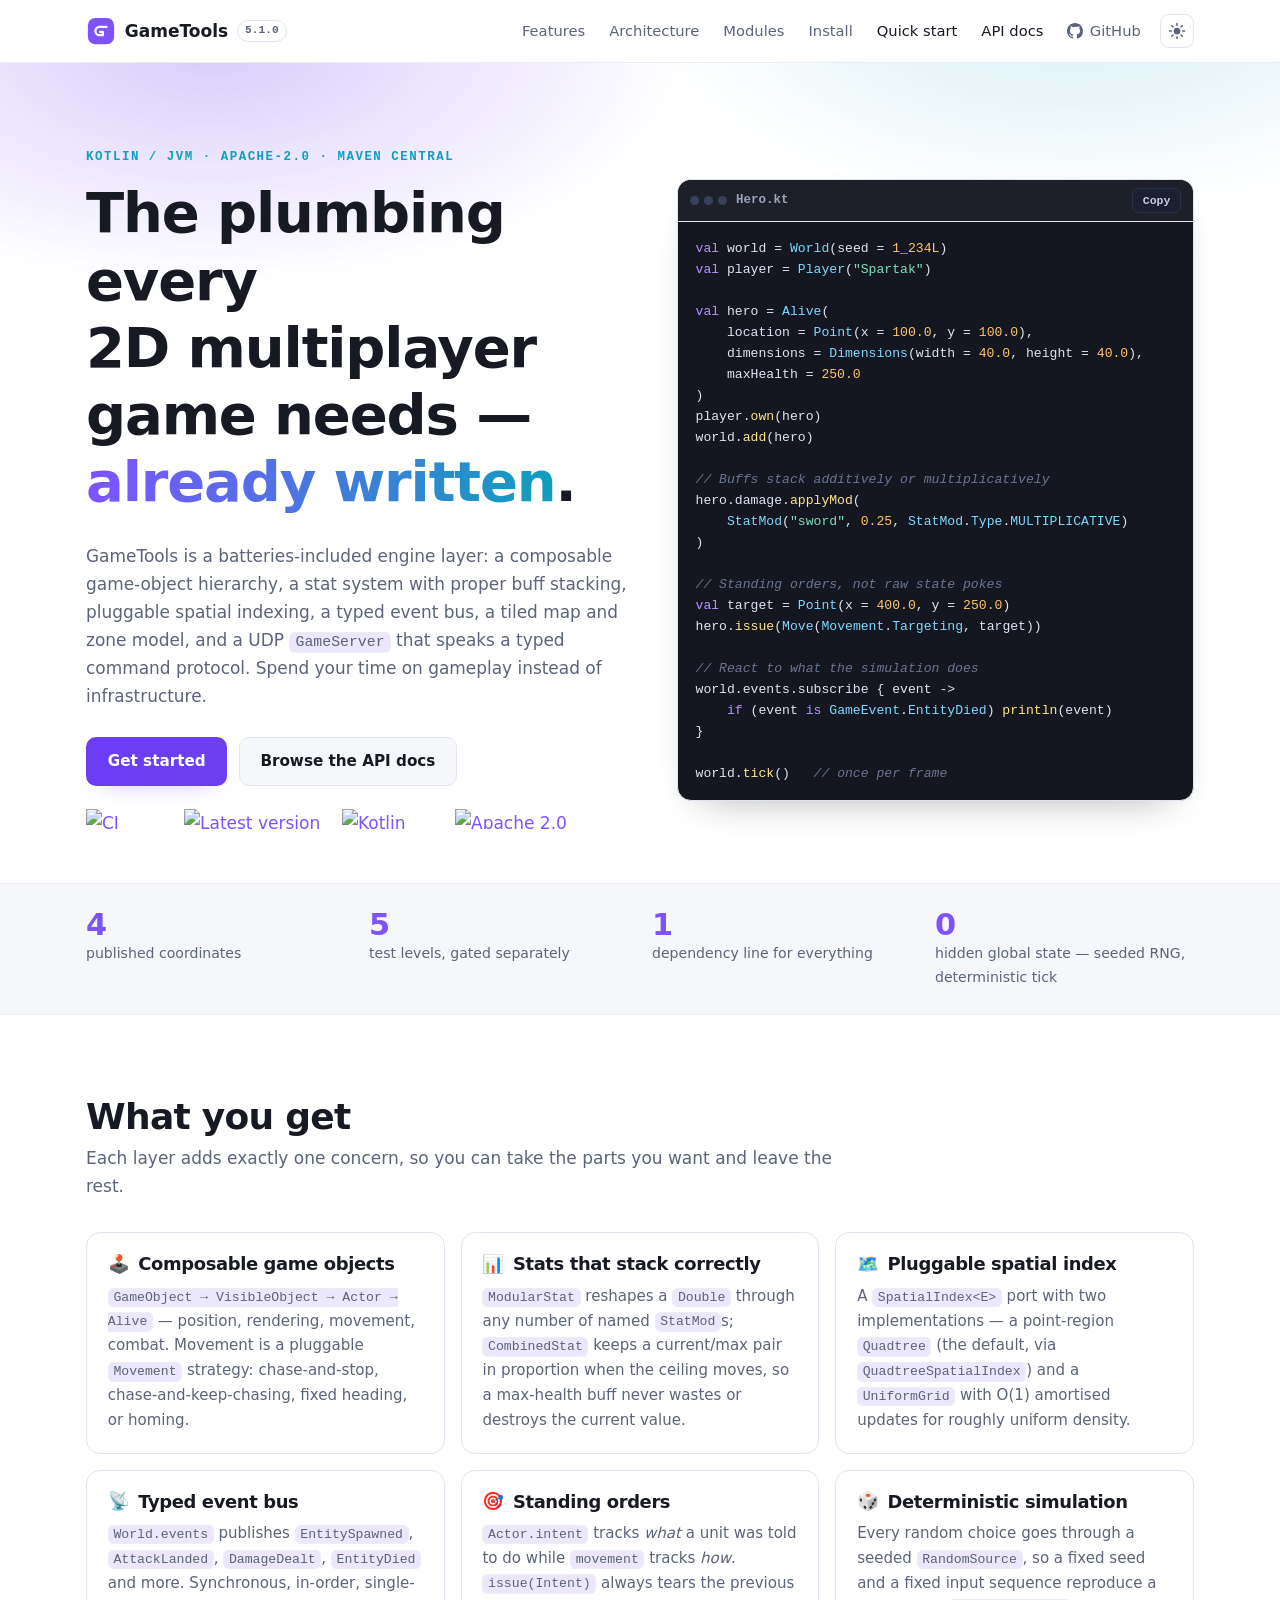
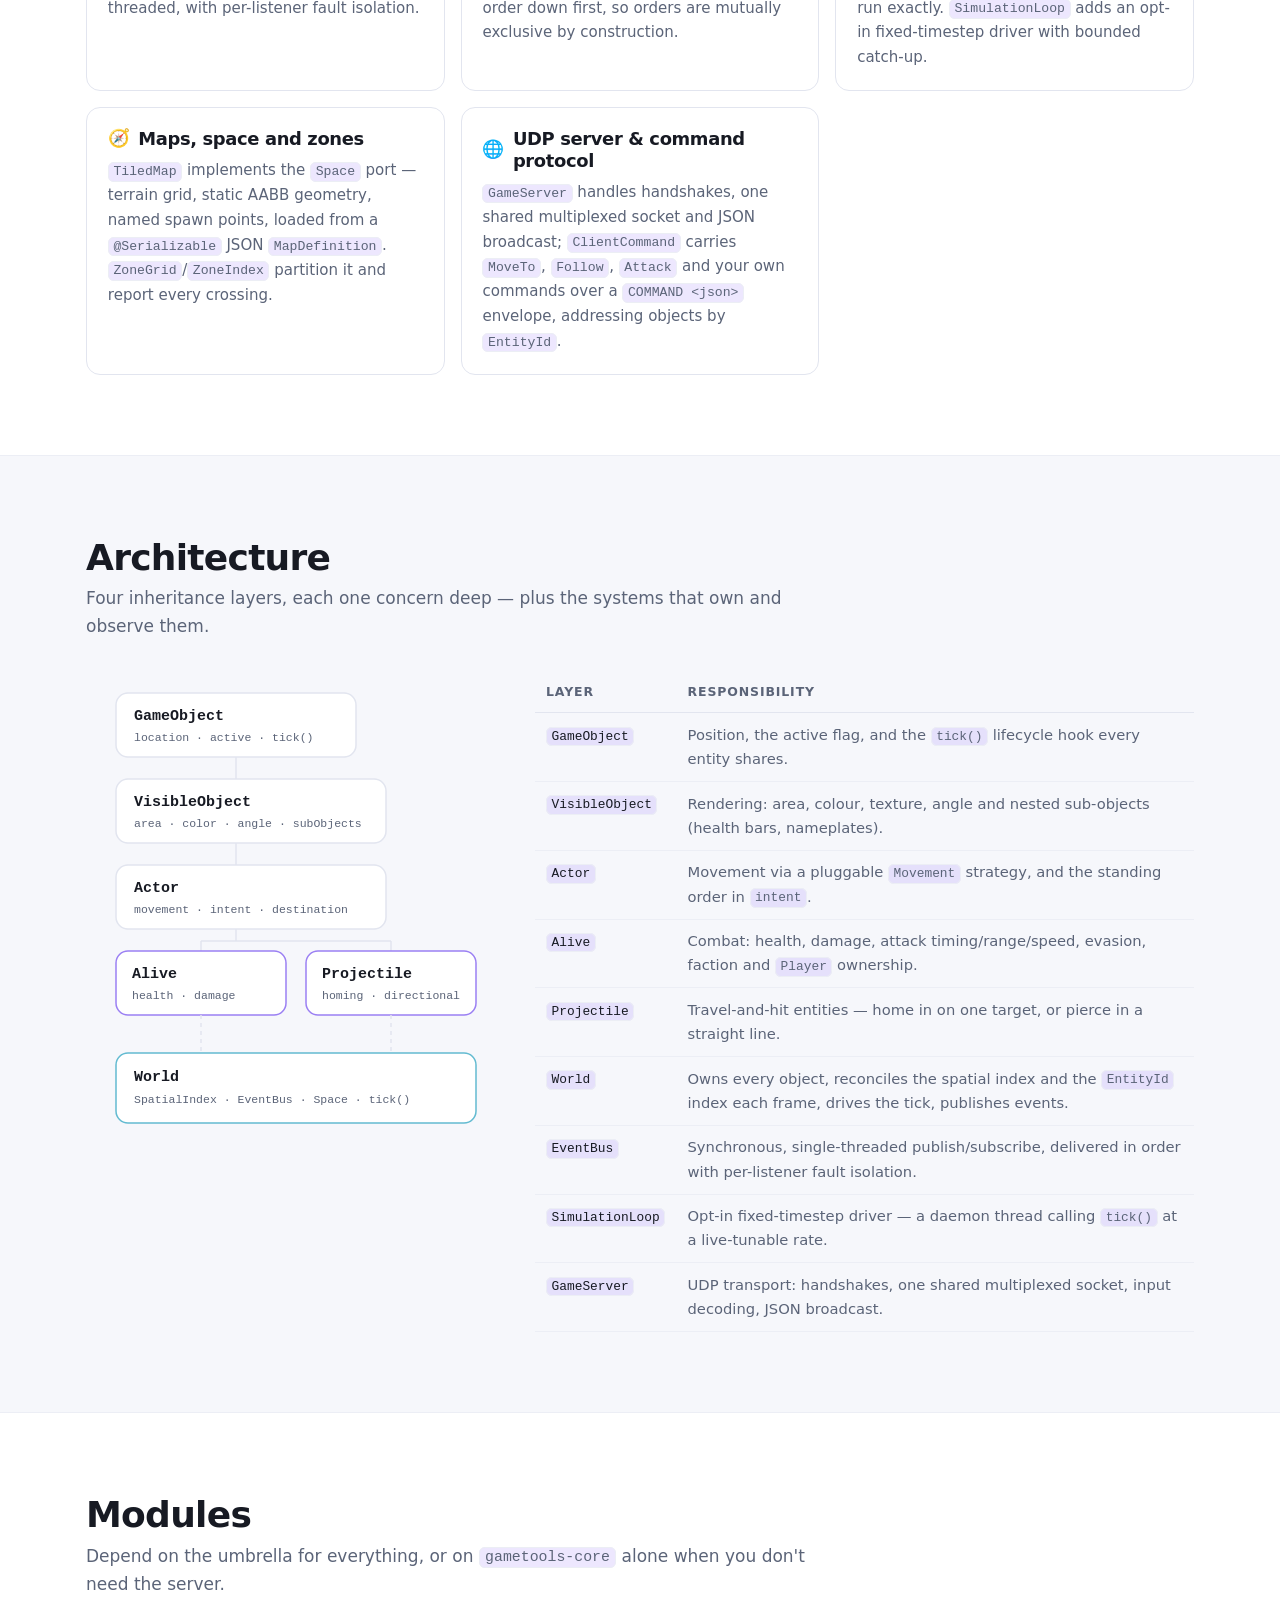
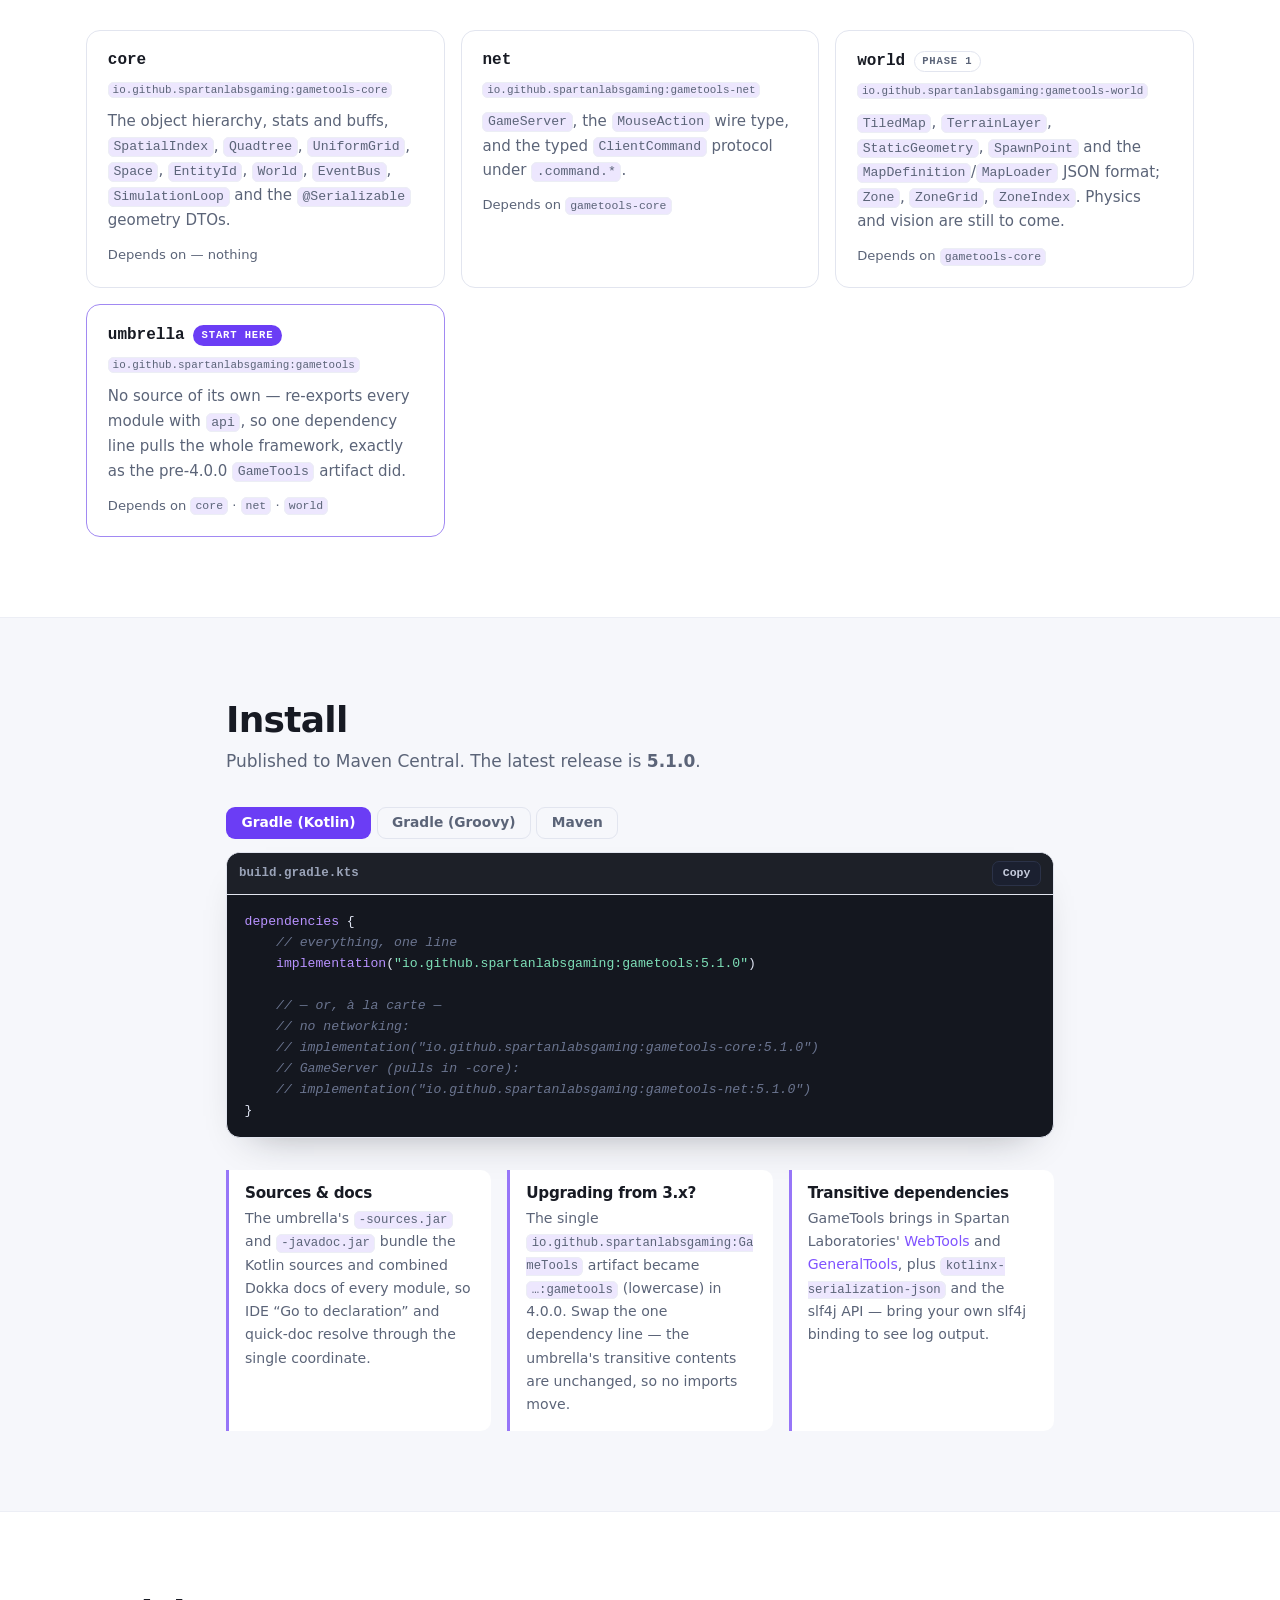
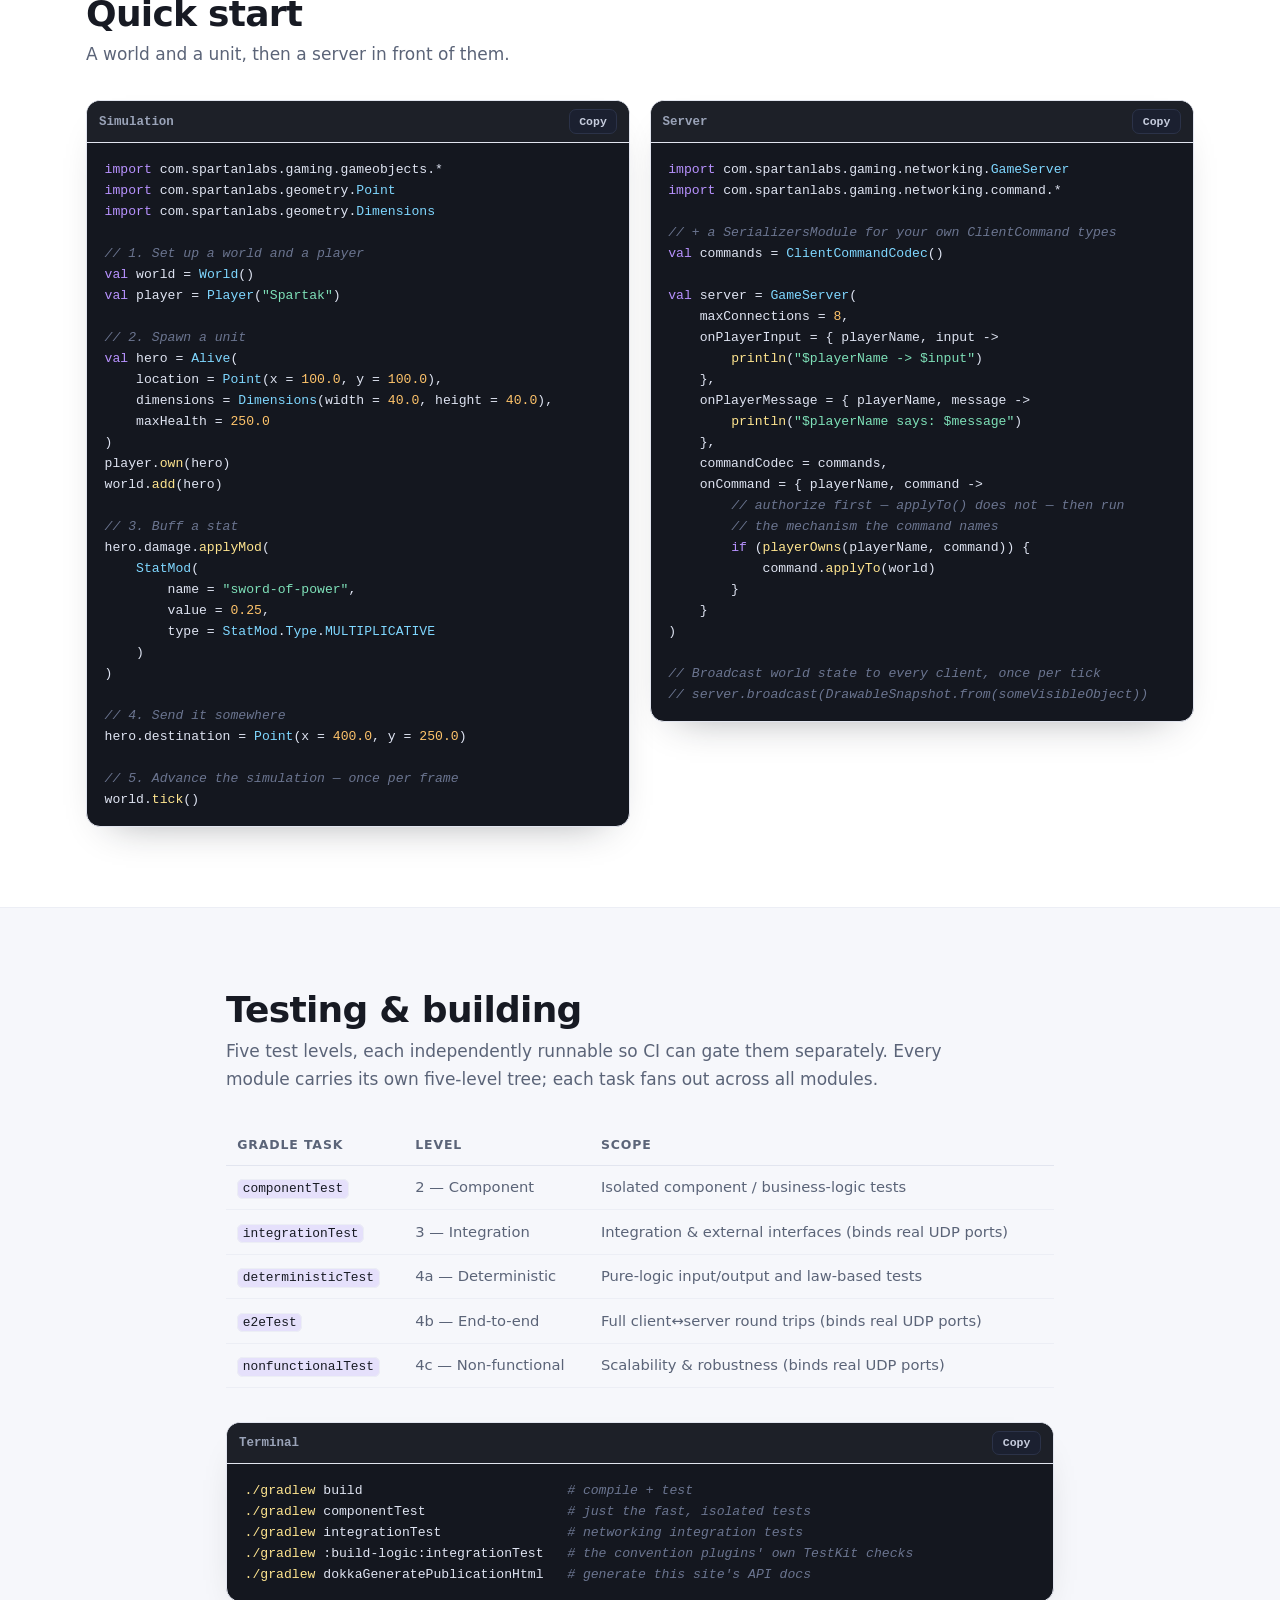
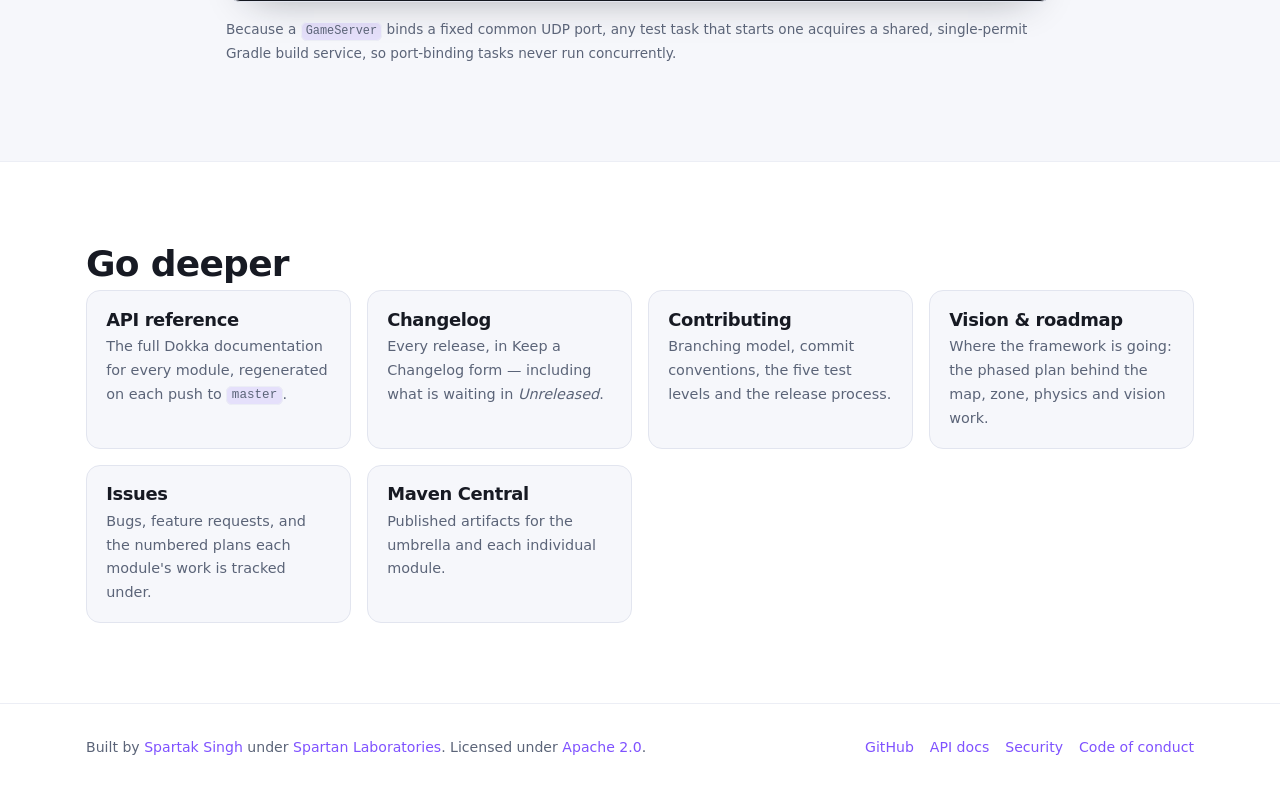
==== website/index.html @ ad729a0f "docs: add a GitHub Pages website with the Dokka API reference Adds `website/` - a static, dependency" ====
<!doctype html>
<html lang="en" data-theme="dark">
<head>
<meta charset="utf-8">
<meta name="viewport" content="width=device-width, initial-scale=1">
<title>GameTools — a Kotlin engine layer for 2D multiplayer games</title>
<meta name="description" content="GameTools is a Kotlin/JVM library with a composable game-object hierarchy, a stat system, spatial indexing, a typed event bus, a map/zone model and a UDP GameServer — published to Maven Central.">
<link rel="canonical" href="https://spartanlabsgaming.github.io/MyGameTools/">
<meta property="og:type" content="website">
<meta property="og:title" content="GameTools — a Kotlin engine layer for 2D multiplayer games">
<meta property="og:description" content="Game objects, stats, spatial indexing, maps and zones, and UDP networking, out of the box. Kotlin/JVM, Apache-2.0, on Maven Central.">
<meta property="og:url" content="https://spartanlabsgaming.github.io/MyGameTools/">
<meta name="twitter:card" content="summary">
<meta name="theme-color" content="#0b0d13">
<link rel="icon" href="assets/favicon.svg" type="image/svg+xml">
<link rel="stylesheet" href="assets/styles.css">
</head>
<body>
<a class="skip-link" href="#main">Skip to content</a>

<header class="site-header" id="top">
  <div class="wrap header-inner">
    <a class="brand" href="#top">
      <svg class="brand-mark" viewBox="0 0 32 32" aria-hidden="true" focusable="false">
        <rect x="2" y="2" width="28" height="28" rx="8" fill="url(#bg)"/>
        <path d="M22 11.5H14.5A4.5 4.5 0 0 0 10 16v0a4.5 4.5 0 0 0 4.5 4.5H18V17h-3" stroke="#fff" stroke-width="2.4" fill="none" stroke-linecap="round" stroke-linejoin="round"/>
        <defs><linearGradient id="bg" x1="2" y1="2" x2="30" y2="30">
          <stop offset="0" stop-color="#7f52ff"/><stop offset="1" stop-color="#22d3ee"/>
        </linearGradient></defs>
      </svg>
      <span>GameTools</span>
      <span class="brand-version" data-version>5.1.0</span>
    </a>

    <button class="nav-toggle" type="button" aria-expanded="false" aria-controls="site-nav" aria-label="Toggle navigation">
      <span></span><span></span><span></span>
    </button>

    <nav class="site-nav" id="site-nav" aria-label="Main">
      <a href="#features">Features</a>
      <a href="#architecture">Architecture</a>
      <a href="#modules">Modules</a>
      <a href="#install">Install</a>
      <a href="#quickstart">Quick start</a>
      <a href="api/" class="nav-api">API docs</a>
      <a class="nav-gh" href="https://github.com/SpartanLabsGaming/MyGameTools" rel="noopener">
        <svg viewBox="0 0 16 16" aria-hidden="true" focusable="false" width="16" height="16"><path fill="currentColor" d="M8 0C3.58 0 0 3.58 0 8c0 3.54 2.29 6.53 5.47 7.59.4.07.55-.17.55-.38 0-.19-.01-.82-.01-1.49-2.01.37-2.53-.49-2.69-.94-.09-.23-.48-.94-.82-1.13-.28-.15-.68-.52-.01-.53.63-.01 1.08.58 1.23.82.72 1.21 1.87.87 2.33.66.07-.52.28-.87.51-1.07-1.78-.2-3.64-.89-3.64-3.95 0-.87.31-1.59.82-2.15-.08-.2-.36-1.02.08-2.12 0 0 .67-.21 2.2.82a7.4 7.4 0 0 1 2-.27c.68 0 1.36.09 2 .27 1.53-1.04 2.2-.82 2.2-.82.44 1.1.16 1.92.08 2.12.51.56.82 1.27.82 2.15 0 3.07-1.87 3.75-3.65 3.95.29.25.54.73.54 1.48 0 1.07-.01 1.93-.01 2.2 0 .21.15.46.55.38A8.01 8.01 0 0 0 16 8c0-4.42-3.58-8-8-8Z"/></svg>
        <span>GitHub</span>
      </a>
      <button class="theme-toggle" type="button" aria-label="Switch colour theme" title="Switch colour theme">
        <svg class="icon-sun" viewBox="0 0 24 24" width="18" height="18" aria-hidden="true" focusable="false"><circle cx="12" cy="12" r="4.5" fill="currentColor"/><g stroke="currentColor" stroke-width="2" stroke-linecap="round"><path d="M12 2v2.5M12 19.5V22M2 12h2.5M19.5 12H22M4.9 4.9l1.8 1.8M17.3 17.3l1.8 1.8M19.1 4.9l-1.8 1.8M6.7 17.3l-1.8 1.8"/></g></svg>
        <svg class="icon-moon" viewBox="0 0 24 24" width="18" height="18" aria-hidden="true" focusable="false"><path fill="currentColor" d="M20 14.5A8.5 8.5 0 0 1 9.5 4a8.5 8.5 0 1 0 10.5 10.5Z"/></svg>
      </button>
    </nav>
  </div>
</header>

<main id="main">

  <section class="hero">
    <div class="wrap hero-grid">
      <div class="hero-copy">
        <p class="eyebrow">Kotlin / JVM &middot; Apache-2.0 &middot; Maven Central</p>
        <h1>The plumbing every 2D&nbsp;multiplayer game needs — <span class="grad">already written</span>.</h1>
        <p class="lede">
          GameTools is a batteries-included engine layer: a composable game-object hierarchy,
          a stat system with proper buff stacking, pluggable spatial indexing, a typed event bus,
          a tiled map and zone model, and a UDP <code>GameServer</code> that speaks a typed command
          protocol. Spend your time on gameplay instead of infrastructure.
        </p>
        <div class="hero-actions">
          <a class="btn btn-primary" href="#install">Get started</a>
          <a class="btn btn-ghost" href="api/">Browse the API docs</a>
        </div>
        <ul class="hero-badges">
          <li><a href="https://github.com/SpartanLabsGaming/MyGameTools/actions/workflows/ci.yml" rel="noopener"><img src="https://github.com/SpartanLabsGaming/MyGameTools/actions/workflows/ci.yml/badge.svg" alt="CI status" loading="lazy" width="90" height="20"></a></li>
          <li><a href="https://central.sonatype.com/artifact/io.github.spartanlabsgaming/gametools" rel="noopener"><img src="https://img.shields.io/maven-central/v/io.github.spartanlabsgaming/gametools?label=Maven%20Central&amp;color=blue" alt="Latest version on Maven Central" loading="lazy" width="150" height="20"></a></li>
          <li><a href="https://kotlinlang.org" rel="noopener"><img src="https://img.shields.io/badge/Kotlin-2.2.0-7F52FF?logo=kotlin&amp;logoColor=white" alt="Kotlin 2.2.0" loading="lazy" width="105" height="20"></a></li>
          <li><a href="https://www.apache.org/licenses/LICENSE-2.0.txt" rel="noopener"><img src="https://img.shields.io/badge/License-Apache%202.0-brightgreen.svg" alt="Apache 2.0 licence" loading="lazy" width="125" height="20"></a></li>
        </ul>
      </div>

      <div class="hero-code">
        <figure class="code-card">
          <figcaption class="code-head">
            <span class="dots" aria-hidden="true"><i></i><i></i><i></i></span>
            <span class="code-title">Hero.kt</span>
            <button class="copy" type="button" data-copy>Copy</button>
          </figcaption>
<pre><code data-lang="kotlin">val world = World(seed = 1_234L)
val player = Player("Spartak")

val hero = Alive(
    location = Point(x = 100.0, y = 100.0),
    dimensions = Dimensions(width = 40.0, height = 40.0),
    maxHealth = 250.0
)
player.own(hero)
world.add(hero)

// Buffs stack additively or multiplicatively
hero.damage.applyMod(
    StatMod("sword", 0.25, StatMod.Type.MULTIPLICATIVE)
)

// Standing orders, not raw state pokes
val target = Point(x = 400.0, y = 250.0)
hero.issue(Move(Movement.Targeting, target))

// React to what the simulation does
world.events.subscribe { event ->
    if (event is GameEvent.EntityDied) println(event)
}

world.tick()   // once per frame</code></pre>
        </figure>
      </div>
    </div>
  </section>

  <section class="strip">
    <div class="wrap strip-grid">
      <div><strong>4</strong><span>published coordinates</span></div>
      <div><strong>5</strong><span>test levels, gated separately</span></div>
      <div><strong>1</strong><span>dependency line for everything</span></div>
      <div><strong>0</strong><span>hidden global state — seeded RNG, deterministic tick</span></div>
    </div>
  </section>

  <section id="features" class="section">
    <div class="wrap">
      <h2 class="section-title">What you get</h2>
      <p class="section-lede">Each layer adds exactly one concern, so you can take the parts you want and leave the rest.</p>

      <div class="cards">
        <article class="card">
          <h3><span class="card-icon" aria-hidden="true">🕹️</span>Composable game objects</h3>
          <p><code>GameObject → VisibleObject → Actor → Alive</code> — position, rendering, movement, combat.
             Movement is a pluggable <code>Movement</code> strategy: chase-and-stop, chase-and-keep-chasing,
             fixed heading, or homing.</p>
        </article>

        <article class="card">
          <h3><span class="card-icon" aria-hidden="true">📊</span>Stats that stack correctly</h3>
          <p><code>ModularStat</code> reshapes a <code>Double</code> through any number of named
             <code>StatMod</code>s; <code>CombinedStat</code> keeps a current/max pair in proportion when
             the ceiling moves, so a max-health buff never wastes or destroys the current value.</p>
        </article>

        <article class="card">
          <h3><span class="card-icon" aria-hidden="true">🗺️</span>Pluggable spatial index</h3>
          <p>A <code>SpatialIndex&lt;E&gt;</code> port with two implementations — a point-region
             <code>Quadtree</code> (the default, via <code>QuadtreeSpatialIndex</code>) and a
             <code>UniformGrid</code> with O(1) amortised updates for roughly uniform density.</p>
        </article>

        <article class="card">
          <h3><span class="card-icon" aria-hidden="true">📡</span>Typed event bus</h3>
          <p><code>World.events</code> publishes <code>EntitySpawned</code>, <code>AttackLanded</code>,
             <code>DamageDealt</code>, <code>EntityDied</code> and more. Synchronous, in-order,
             single-threaded, with per-listener fault isolation.</p>
        </article>

        <article class="card">
          <h3><span class="card-icon" aria-hidden="true">🎯</span>Standing orders</h3>
          <p><code>Actor.intent</code> tracks <em>what</em> a unit was told to do while <code>movement</code>
             tracks <em>how</em>. <code>issue(Intent)</code> always tears the previous order down first, so
             orders are mutually exclusive by construction.</p>
        </article>

        <article class="card">
          <h3><span class="card-icon" aria-hidden="true">🎲</span>Deterministic simulation</h3>
          <p>Every random choice goes through a seeded <code>RandomSource</code>, so a fixed seed and a
             fixed input sequence reproduce a run exactly. <code>SimulationLoop</code> adds an opt-in
             fixed-timestep driver with bounded catch-up.</p>
        </article>

        <article class="card">
          <h3><span class="card-icon" aria-hidden="true">🧭</span>Maps, space and zones</h3>
          <p><code>TiledMap</code> implements the <code>Space</code> port — terrain grid, static AABB
             geometry, named spawn points, loaded from a <code>@Serializable</code> JSON
             <code>MapDefinition</code>. <code>ZoneGrid</code>/<code>ZoneIndex</code> partition it and
             report every crossing.</p>
        </article>

        <article class="card">
          <h3><span class="card-icon" aria-hidden="true">🌐</span>UDP server &amp; command protocol</h3>
          <p><code>GameServer</code> handles handshakes, one shared multiplexed socket and JSON
             broadcast; <code>ClientCommand</code> carries <code>MoveTo</code>, <code>Follow</code>,
             <code>Attack</code> and your own commands over a <code>COMMAND &lt;json&gt;</code> envelope,
             addressing objects by <code>EntityId</code>.</p>
        </article>
      </div>
    </div>
  </section>

  <section id="architecture" class="section section-alt">
    <div class="wrap">
      <h2 class="section-title">Architecture</h2>
      <p class="section-lede">Four inheritance layers, each one concern deep — plus the systems that own and observe them.</p>

      <div class="arch">
        <div class="arch-diagram">
          <svg viewBox="0 0 420 470" role="img" aria-labelledby="arch-title arch-desc">
            <title id="arch-title">The GameTools object hierarchy and the systems around it</title>
            <desc id="arch-desc">GameObject is extended by VisibleObject, which is extended by Actor, which is extended by Alive and by Projectile. A World owns every GameObject and holds a SpatialIndex, an EventBus and an optional Space; a GameServer broadcasts snapshots of visible objects.</desc>

            <g class="layer" transform="translate(30 20)">
              <rect width="240" height="64" rx="12"/>
              <text class="n" x="18" y="27">GameObject</text>
              <text class="m" x="18" y="48">location · active · tick()</text>
            </g>
            <path class="edge" d="M150 84 V106"/>

            <g class="layer" transform="translate(30 106)">
              <rect width="270" height="64" rx="12"/>
              <text class="n" x="18" y="27">VisibleObject</text>
              <text class="m" x="18" y="48">area · color · angle · subObjects</text>
            </g>
            <path class="edge" d="M150 170 V192"/>

            <g class="layer" transform="translate(30 192)">
              <rect width="270" height="64" rx="12"/>
              <text class="n" x="18" y="27">Actor</text>
              <text class="m" x="18" y="48">movement · intent · destination</text>
            </g>
            <path class="edge" d="M150 256 V268 M115 268 H305 M115 268 V278 M305 268 V278"/>

            <g class="layer accent" transform="translate(30 278)">
              <rect width="170" height="64" rx="12"/>
              <text class="n" x="16" y="27">Alive</text>
              <text class="m" x="16" y="48">health · damage</text>
            </g>
            <g class="layer accent" transform="translate(220 278)">
              <rect width="170" height="64" rx="12"/>
              <text class="n" x="16" y="27">Projectile</text>
              <text class="m" x="16" y="48">homing · directional</text>
            </g>

            <path class="edge dash" d="M115 342 V380 M305 342 V380"/>
            <g class="layer world" transform="translate(30 380)">
              <rect width="360" height="70" rx="12"/>
              <text class="n" x="18" y="28">World</text>
              <text class="m" x="18" y="50">SpatialIndex · EventBus · Space · tick()</text>
            </g>
          </svg>
        </div>

        <div class="arch-table-wrap">
          <table class="table">
            <caption class="sr-only">Responsibility of each layer</caption>
            <thead><tr><th scope="col">Layer</th><th scope="col">Responsibility</th></tr></thead>
            <tbody>
              <tr><th scope="row"><code>GameObject</code></th><td>Position, the active flag, and the <code>tick()</code> lifecycle hook every entity shares.</td></tr>
              <tr><th scope="row"><code>VisibleObject</code></th><td>Rendering: area, colour, texture, angle and nested sub-objects (health bars, nameplates).</td></tr>
              <tr><th scope="row"><code>Actor</code></th><td>Movement via a pluggable <code>Movement</code> strategy, and the standing order in <code>intent</code>.</td></tr>
              <tr><th scope="row"><code>Alive</code></th><td>Combat: health, damage, attack timing/range/speed, evasion, faction and <code>Player</code> ownership.</td></tr>
              <tr><th scope="row"><code>Projectile</code></th><td>Travel-and-hit entities — home in on one target, or pierce in a straight line.</td></tr>
              <tr><th scope="row"><code>World</code></th><td>Owns every object, reconciles the spatial index and the <code>EntityId</code> index each frame, drives the tick, publishes events.</td></tr>
              <tr><th scope="row"><code>EventBus</code></th><td>Synchronous, single-threaded publish/subscribe, delivered in order with per-listener fault isolation.</td></tr>
              <tr><th scope="row"><code>SimulationLoop</code></th><td>Opt-in fixed-timestep driver — a daemon thread calling <code>tick()</code> at a live-tunable rate.</td></tr>
              <tr><th scope="row"><code>GameServer</code></th><td>UDP transport: handshakes, one shared multiplexed socket, input decoding, JSON broadcast.</td></tr>
            </tbody>
          </table>
        </div>
      </div>
    </div>
  </section>

  <section id="modules" class="section">
    <div class="wrap">
      <h2 class="section-title">Modules</h2>
      <p class="section-lede">Depend on the umbrella for everything, or on <code>gametools-core</code> alone when you don't need the server.</p>

      <div class="cards modules">
        <article class="card module">
          <h3>core</h3>
          <p class="coord"><code>io.github.spartanlabsgaming:gametools-core</code></p>
          <p>The object hierarchy, stats and buffs, <code>SpatialIndex</code>, <code>Quadtree</code>,
             <code>UniformGrid</code>, <code>Space</code>, <code>EntityId</code>, <code>World</code>,
             <code>EventBus</code>, <code>SimulationLoop</code> and the <code>@Serializable</code>
             geometry DTOs.</p>
          <p class="deps">Depends on — nothing</p>
        </article>

        <article class="card module">
          <h3>net</h3>
          <p class="coord"><code>io.github.spartanlabsgaming:gametools-net</code></p>
          <p><code>GameServer</code>, the <code>MouseAction</code> wire type, and the typed
             <code>ClientCommand</code> protocol under <code>.command.*</code>.</p>
          <p class="deps">Depends on <code>gametools-core</code></p>
        </article>

        <article class="card module">
          <h3>world <span class="tag">Phase 1</span></h3>
          <p class="coord"><code>io.github.spartanlabsgaming:gametools-world</code></p>
          <p><code>TiledMap</code>, <code>TerrainLayer</code>, <code>StaticGeometry</code>,
             <code>SpawnPoint</code> and the <code>MapDefinition</code>/<code>MapLoader</code> JSON
             format; <code>Zone</code>, <code>ZoneGrid</code>, <code>ZoneIndex</code>. Physics and
             vision are still to come.</p>
          <p class="deps">Depends on <code>gametools-core</code></p>
        </article>

        <article class="card module umbrella">
          <h3>umbrella <span class="tag tag-brand">start here</span></h3>
          <p class="coord"><code>io.github.spartanlabsgaming:gametools</code></p>
          <p>No source of its own — re-exports every module with <code>api</code>, so one dependency
             line pulls the whole framework, exactly as the pre-4.0.0 <code>GameTools</code> artifact
             did.</p>
          <p class="deps">Depends on <code>core</code> · <code>net</code> · <code>world</code></p>
        </article>
      </div>
    </div>
  </section>

  <section id="install" class="section section-alt">
    <div class="wrap narrow">
      <h2 class="section-title">Install</h2>
      <p class="section-lede">Published to Maven Central. The latest release is <strong data-version>5.1.0</strong>.</p>

      <div class="tabs" data-tabs>
        <div class="tablist" role="tablist" aria-label="Build tool">
          <button role="tab" id="tab-kts" aria-controls="panel-kts" aria-selected="true" type="button">Gradle (Kotlin)</button>
          <button role="tab" id="tab-groovy" aria-controls="panel-groovy" aria-selected="false" tabindex="-1" type="button">Gradle (Groovy)</button>
          <button role="tab" id="tab-maven" aria-controls="panel-maven" aria-selected="false" tabindex="-1" type="button">Maven</button>
        </div>

        <div role="tabpanel" id="panel-kts" aria-labelledby="tab-kts" tabindex="0">
          <figure class="code-card">
            <figcaption class="code-head"><span class="code-title">build.gradle.kts</span><button class="copy" type="button" data-copy>Copy</button></figcaption>
<pre><code data-lang="kotlin">dependencies {
    // everything, one line
    implementation("io.github.spartanlabsgaming:gametools:5.1.0")

    // — or, à la carte —
    // no networking:
    // implementation("io.github.spartanlabsgaming:gametools-core:5.1.0")
    // GameServer (pulls in -core):
    // implementation("io.github.spartanlabsgaming:gametools-net:5.1.0")
}</code></pre>
          </figure>
        </div>

        <div role="tabpanel" id="panel-groovy" aria-labelledby="tab-groovy" tabindex="0" hidden>
          <figure class="code-card">
            <figcaption class="code-head"><span class="code-title">build.gradle</span><button class="copy" type="button" data-copy>Copy</button></figcaption>
<pre><code data-lang="kotlin">dependencies {
    implementation 'io.github.spartanlabsgaming:gametools:5.1.0'
}</code></pre>
          </figure>
        </div>

        <div role="tabpanel" id="panel-maven" aria-labelledby="tab-maven" tabindex="0" hidden>
          <figure class="code-card">
            <figcaption class="code-head"><span class="code-title">pom.xml</span><button class="copy" type="button" data-copy>Copy</button></figcaption>
<pre><code data-lang="xml">&lt;dependency&gt;
    &lt;groupId&gt;io.github.spartanlabsgaming&lt;/groupId&gt;
    &lt;artifactId&gt;gametools&lt;/artifactId&gt;
    &lt;version&gt;5.1.0&lt;/version&gt;
&lt;/dependency&gt;</code></pre>
          </figure>
        </div>
      </div>

      <div class="notes">
        <div class="note">
          <h3>Sources &amp; docs</h3>
          <p>The umbrella's <code>-sources.jar</code> and <code>-javadoc.jar</code> bundle the Kotlin
             sources and combined Dokka docs of every module, so IDE “Go to declaration” and quick-doc
             resolve through the single coordinate.</p>
        </div>
        <div class="note">
          <h3>Upgrading from 3.x?</h3>
          <p>The single <code>io.github.spartanlabsgaming:GameTools</code> artifact became
             <code>…:gametools</code> (lowercase) in 4.0.0. Swap the one dependency line — the
             umbrella's transitive contents are unchanged, so no imports move.</p>
        </div>
        <div class="note">
          <h3>Transitive dependencies</h3>
          <p>GameTools brings in Spartan Laboratories' <a href="https://github.com/SpartanLaboratories" rel="noopener">WebTools</a>
             and <a href="https://github.com/SpartanLaboratories" rel="noopener">GeneralTools</a>, plus
             <code>kotlinx-serialization-json</code> and the slf4j API — bring your own slf4j binding
             to see log output.</p>
        </div>
      </div>
    </div>
  </section>

  <section id="quickstart" class="section">
    <div class="wrap">
      <h2 class="section-title">Quick start</h2>
      <p class="section-lede">A world and a unit, then a server in front of them.</p>

      <div class="quick-grid">
        <figure class="code-card">
          <figcaption class="code-head"><span class="code-title">Simulation</span><button class="copy" type="button" data-copy>Copy</button></figcaption>
<pre><code data-lang="kotlin">import com.spartanlabs.gaming.gameobjects.*
import com.spartanlabs.geometry.Point
import com.spartanlabs.geometry.Dimensions

// 1. Set up a world and a player
val world = World()
val player = Player("Spartak")

// 2. Spawn a unit
val hero = Alive(
    location = Point(x = 100.0, y = 100.0),
    dimensions = Dimensions(width = 40.0, height = 40.0),
    maxHealth = 250.0
)
player.own(hero)
world.add(hero)

// 3. Buff a stat
hero.damage.applyMod(
    StatMod(
        name = "sword-of-power",
        value = 0.25,
        type = StatMod.Type.MULTIPLICATIVE
    )
)

// 4. Send it somewhere
hero.destination = Point(x = 400.0, y = 250.0)

// 5. Advance the simulation — once per frame
world.tick()</code></pre>
        </figure>

        <figure class="code-card">
          <figcaption class="code-head"><span class="code-title">Server</span><button class="copy" type="button" data-copy>Copy</button></figcaption>
<pre><code data-lang="kotlin">import com.spartanlabs.gaming.networking.GameServer
import com.spartanlabs.gaming.networking.command.*

// + a SerializersModule for your own ClientCommand types
val commands = ClientCommandCodec()

val server = GameServer(
    maxConnections = 8,
    onPlayerInput = { playerName, input ->
        println("$playerName -> $input")
    },
    onPlayerMessage = { playerName, message ->
        println("$playerName says: $message")
    },
    commandCodec = commands,
    onCommand = { playerName, command ->
        // authorize first — applyTo() does not — then run
        // the mechanism the command names
        if (playerOwns(playerName, command)) {
            command.applyTo(world)
        }
    }
)

// Broadcast world state to every client, once per tick
// server.broadcast(DrawableSnapshot.from(someVisibleObject))</code></pre>
        </figure>
      </div>
    </div>
  </section>

  <section id="testing" class="section section-alt">
    <div class="wrap narrow">
      <h2 class="section-title">Testing &amp; building</h2>
      <p class="section-lede">Five test levels, each independently runnable so CI can gate them separately. Every module carries its own five-level tree; each task fans out across all modules.</p>

      <div class="table-wrap">
      <table class="table">
        <thead><tr><th scope="col">Gradle task</th><th scope="col">Level</th><th scope="col">Scope</th></tr></thead>
        <tbody>
          <tr><th scope="row"><code>componentTest</code></th><td>2 — Component</td><td>Isolated component / business-logic tests</td></tr>
          <tr><th scope="row"><code>integrationTest</code></th><td>3 — Integration</td><td>Integration &amp; external interfaces (binds real UDP ports)</td></tr>
          <tr><th scope="row"><code>deterministicTest</code></th><td>4a — Deterministic</td><td>Pure-logic input/output and law-based tests</td></tr>
          <tr><th scope="row"><code>e2eTest</code></th><td>4b — End-to-end</td><td>Full client↔server round trips (binds real UDP ports)</td></tr>
          <tr><th scope="row"><code>nonfunctionalTest</code></th><td>4c — Non-functional</td><td>Scalability &amp; robustness (binds real UDP ports)</td></tr>
        </tbody>
      </table>
      </div>

      <figure class="code-card">
        <figcaption class="code-head"><span class="code-title">Terminal</span><button class="copy" type="button" data-copy>Copy</button></figcaption>
<pre><code data-lang="bash">./gradlew build                          # compile + test
./gradlew componentTest                  # just the fast, isolated tests
./gradlew integrationTest                # networking integration tests
./gradlew :build-logic:integrationTest   # the convention plugins' own TestKit checks
./gradlew dokkaGeneratePublicationHtml   # generate this site's API docs</code></pre>
      </figure>

      <p class="fineprint">Because a <code>GameServer</code> binds a fixed common UDP port, any test task that starts
         one acquires a shared, single-permit Gradle build service, so port-binding tasks never run concurrently.</p>
    </div>
  </section>

  <section id="resources" class="section">
    <div class="wrap">
      <h2 class="section-title">Go deeper</h2>
      <div class="links">
        <a class="link-card" href="api/">
          <h3>API reference</h3>
          <p>The full Dokka documentation for every module, regenerated on each push to <code>master</code>.</p>
        </a>
        <a class="link-card" href="https://github.com/SpartanLabsGaming/MyGameTools/blob/master/CHANGELOG.md" rel="noopener">
          <h3>Changelog</h3>
          <p>Every release, in Keep a Changelog form — including what is waiting in <em>Unreleased</em>.</p>
        </a>
        <a class="link-card" href="https://github.com/SpartanLabsGaming/MyGameTools/blob/master/CONTRIBUTING.md" rel="noopener">
          <h3>Contributing</h3>
          <p>Branching model, commit conventions, the five test levels and the release process.</p>
        </a>
        <a class="link-card" href="https://github.com/SpartanLabsGaming/MyGameTools/blob/master/docs/framework-vision-and-roadmap.md" rel="noopener">
          <h3>Vision &amp; roadmap</h3>
          <p>Where the framework is going: the phased plan behind the map, zone, physics and vision work.</p>
        </a>
        <a class="link-card" href="https://github.com/SpartanLabsGaming/MyGameTools/issues" rel="noopener">
          <h3>Issues</h3>
          <p>Bugs, feature requests, and the numbered plans each module's work is tracked under.</p>
        </a>
        <a class="link-card" href="https://central.sonatype.com/artifact/io.github.spartanlabsgaming/gametools" rel="noopener">
          <h3>Maven Central</h3>
          <p>Published artifacts for the umbrella and each individual module.</p>
        </a>
      </div>
    </div>
  </section>
</main>

<footer class="site-footer">
  <div class="wrap footer-inner">
    <p>
      Built by <a href="https://github.com/SpaSinghOut" rel="noopener">Spartak Singh</a> under
      <a href="https://github.com/SpartanLaboratories" rel="noopener">Spartan Laboratories</a>.
      Licensed under <a href="https://www.apache.org/licenses/LICENSE-2.0.txt" rel="noopener">Apache 2.0</a>.
    </p>
    <p class="footer-links">
      <a href="https://github.com/SpartanLabsGaming/MyGameTools" rel="noopener">GitHub</a>
      <a href="api/">API docs</a>
      <a href="https://github.com/SpartanLabsGaming/MyGameTools/blob/master/SECURITY.md" rel="noopener">Security</a>
      <a href="https://github.com/SpartanLabsGaming/MyGameTools/blob/master/CODE_OF_CONDUCT.md" rel="noopener">Code of conduct</a>
    </p>
  </div>
</footer>

<script src="assets/site.js" defer></script>
</body>
</html>
---- website/assets/styles.css ----
/* GameTools — project site
   Single stylesheet, no build step. Tokens live on :root and are redefined for the
   light theme; every colour in the sheet goes through one of them. */

/* #region tokens */
:root {
  --bg: #0b0d13;
  --bg-elev: #12151f;
  --bg-code: #0e111a;
  --border: #232a3b;
  --border-soft: #1b2130;
  --text: #e8eaf2;
  --muted: #98a1b8;
  --brand: #7f52ff;
  --brand-soft: #9b7bff;
  --accent: #22d3ee;
  --ring: rgba(127, 82, 255, .45);
  --shadow: 0 18px 40px -22px rgba(0, 0, 0, .9);

  --tok-comment: #6b7590;
  --tok-string: #7ee0b8;
  --tok-keyword: #b892ff;
  --tok-type: #7fd7ff;
  --tok-number: #ffc46b;
  --tok-func: #ffe58f;
  --tok-annotation: #ff9fd0;

  --maxw: 1140px;
  --radius: 14px;
  --font: ui-sans-serif, system-ui, -apple-system, "Segoe UI", Roboto, "Helvetica Neue", Arial, sans-serif;
  --mono: ui-monospace, SFMono-Regular, "JetBrains Mono", "SF Mono", Menlo, Consolas, monospace;
}

:root[data-theme="light"] {
  --bg: #ffffff;
  --bg-elev: #f6f7fb;
  --bg-code: #14171f;          /* code stays dark in both themes — it reads better */
  --border: #e2e5ef;
  --border-soft: #eceef5;
  --text: #171a23;
  --muted: #5b6478;
  --brand: #6b3df5;
  --brand-soft: #7f52ff;
  --accent: #0e9fbd;
  --ring: rgba(107, 61, 245, .35);
  --shadow: 0 18px 40px -26px rgba(23, 26, 35, .45);
}
/* #endregion */

/* #region base */
*, *::before, *::after { box-sizing: border-box; }

html { scroll-behavior: smooth; scroll-padding-top: 84px; }
@media (prefers-reduced-motion: reduce) { html { scroll-behavior: auto; } }

body {
  margin: 0;
  background: var(--bg);
  color: var(--text);
  font-family: var(--font);
  font-size: 17px;
  line-height: 1.65;
  -webkit-font-smoothing: antialiased;
}

h1, h2, h3 { line-height: 1.2; letter-spacing: -.02em; margin: 0 0 .5em; }
h1 { font-size: clamp(2.1rem, 1.3rem + 3.4vw, 3.5rem); }
h2 { font-size: clamp(1.6rem, 1.2rem + 1.6vw, 2.25rem); }
h3 { font-size: 1.12rem; }
p { margin: 0 0 1rem; }

a { color: var(--brand-soft); text-decoration: none; }
a:hover { text-decoration: underline; }

code { font-family: var(--mono); font-size: .875em; }
:not(pre) > code {
  background: color-mix(in srgb, var(--brand) 12%, transparent);
  border: 1px solid var(--border-soft);
  border-radius: 6px;
  padding: .1em .35em;
  /* Identifiers are long; let them wrap rather than push the page sideways on a phone. */
  overflow-wrap: break-word;
}

img { max-width: 100%; height: auto; }

:focus-visible { outline: 2px solid var(--brand-soft); outline-offset: 3px; border-radius: 6px; }

.wrap { width: 100%; max-width: var(--maxw); margin-inline: auto; padding-inline: 16px; }
.wrap.narrow { max-width: 860px; }

.sr-only {
  position: absolute; width: 1px; height: 1px; padding: 0; margin: -1px;
  overflow: hidden; clip: rect(0 0 0 0); white-space: nowrap; border: 0;
}

.skip-link {
  position: absolute; left: -9999px; top: 0; z-index: 100;
  background: var(--brand); color: #fff; padding: .6rem 1rem; border-radius: 0 0 8px 0;
}
.skip-link:focus { left: 0; }
/* #endregion */

/* #region header + nav */
.site-header {
  position: sticky; top: 0; z-index: 50;
  background: color-mix(in srgb, var(--bg) 88%, transparent);
  backdrop-filter: blur(10px);
  border-bottom: 1px solid var(--border-soft);
}
.header-inner { display: flex; align-items: center; gap: 1rem; min-height: 62px; }

.brand { display: flex; align-items: center; gap: .55rem; color: var(--text); font-weight: 700; }
.brand:hover { text-decoration: none; }
.brand-mark { width: 30px; height: 30px; flex: none; }
.brand-version {
  font: 600 .7rem/1 var(--mono);
  color: var(--muted);
  border: 1px solid var(--border);
  border-radius: 999px;
  padding: .28rem .45rem;
}

.site-nav { margin-left: auto; display: flex; align-items: center; gap: .3rem; }
.site-nav a {
  color: var(--muted); font-size: .92rem; font-weight: 500;
  padding: .45rem .6rem; border-radius: 8px;
}
.site-nav a:hover { color: var(--text); background: var(--bg-elev); text-decoration: none; }
.site-nav a.active { color: var(--text); }
.site-nav .nav-api { color: var(--text); }
.nav-gh { display: inline-flex; align-items: center; gap: .4rem; }

.theme-toggle {
  display: inline-grid; place-items: center;
  width: 34px; height: 34px; margin-left: .3rem;
  background: transparent; color: var(--muted);
  border: 1px solid var(--border); border-radius: 9px; cursor: pointer;
}
.theme-toggle:hover { color: var(--text); background: var(--bg-elev); }
.theme-toggle .icon-sun { display: none; }
:root[data-theme="light"] .theme-toggle .icon-sun { display: block; }
:root[data-theme="light"] .theme-toggle .icon-moon { display: none; }

.nav-toggle {
  display: none; margin-left: auto;
  width: 40px; height: 36px; padding: 8px 9px;
  background: transparent; border: 1px solid var(--border); border-radius: 9px; cursor: pointer;
}
.nav-toggle span { display: block; height: 2px; background: var(--text); border-radius: 2px; }
.nav-toggle span + span { margin-top: 5px; }

@media (max-width: 860px) {
  .nav-toggle { display: block; }
  .site-nav {
    position: absolute; left: 0; right: 0; top: 100%;
    flex-direction: column; align-items: stretch; gap: .1rem;
    background: var(--bg); border-bottom: 1px solid var(--border);
    padding: .6rem 16px 1rem; margin: 0;
    display: none;
  }
  .site-nav.open { display: flex; }
  .site-nav a { padding: .6rem .4rem; }
  .theme-toggle { margin: .4rem 0 0; }
}
/* #endregion */

/* #region hero */
.hero { position: relative; padding: clamp(2.5rem, 1rem + 6vw, 5.5rem) 0 clamp(2rem, 1rem + 3vw, 3.5rem); overflow: hidden; }
.hero::before {
  content: ""; position: absolute; inset: -30% -10% auto -10%; height: 70%;
  background:
    radial-gradient(45% 60% at 22% 40%, color-mix(in srgb, var(--brand) 26%, transparent), transparent 70%),
    radial-gradient(40% 55% at 78% 30%, color-mix(in srgb, var(--accent) 18%, transparent), transparent 70%);
  filter: blur(10px); pointer-events: none;
}
.hero-grid {
  position: relative;
  display: grid; gap: clamp(1.5rem, 1rem + 3vw, 3rem);
  grid-template-columns: minmax(0, 1.05fr) minmax(0, 1fr);
  align-items: center;
}
@media (max-width: 960px) { .hero-grid { grid-template-columns: minmax(0, 1fr); } }

.eyebrow {
  font: 600 .78rem/1 var(--mono); letter-spacing: .12em; text-transform: uppercase;
  color: var(--accent); margin-bottom: 1rem;
}
.grad {
  background: linear-gradient(100deg, var(--brand-soft), var(--accent));
  -webkit-background-clip: text; background-clip: text; color: transparent;
}
.lede { color: var(--muted); font-size: 1.06rem; max-width: 56ch; }

.hero-actions { display: flex; flex-wrap: wrap; gap: .7rem; margin: 1.6rem 0 1.4rem; }
.btn {
  display: inline-flex; align-items: center; justify-content: center;
  padding: .7rem 1.3rem; border-radius: 10px; font-weight: 600; font-size: .95rem;
  border: 1px solid transparent; cursor: pointer;
}
.btn:hover { text-decoration: none; }
.btn-primary { background: linear-gradient(100deg, var(--brand), #6c3ff0); color: #fff; box-shadow: 0 10px 24px -14px var(--ring); }
.btn-primary:hover { filter: brightness(1.08); }
.btn-ghost { border-color: var(--border); color: var(--text); background: var(--bg-elev); }
.btn-ghost:hover { border-color: var(--brand-soft); }

.hero-badges { display: flex; flex-wrap: wrap; gap: .5rem; list-style: none; margin: 0; padding: 0; }
.hero-badges img { display: block; height: 20px; width: auto; }
/* #endregion */

/* #region code cards */
.code-card {
  margin: 0;
  background: var(--bg-code);
  border: 1px solid var(--border);
  border-radius: var(--radius);
  box-shadow: var(--shadow);
  overflow: hidden;
}
.code-head {
  display: flex; align-items: center; gap: .6rem;
  padding: .5rem .75rem;
  background: color-mix(in srgb, #ffffff 4%, var(--bg-code));
  border-bottom: 1px solid var(--border);
  font: 600 .78rem/1 var(--mono); color: #9aa3b8;
}
.dots { display: inline-flex; gap: .3rem; }
.dots i { width: 9px; height: 9px; border-radius: 50%; background: #39405a; }
.code-title { color: #9aa3b8; }
.copy {
  margin-left: auto;
  font: 600 .72rem/1 var(--mono);
  color: #c6ccdd; background: #1b2030; border: 1px solid #2b3248;
  border-radius: 7px; padding: .35rem .6rem; cursor: pointer;
}
.copy:hover { background: #232a3d; color: #fff; }
.copy.done { color: #7ee0b8; border-color: #2f5c4a; }

.code-card pre {
  margin: 0; padding: 1rem 1.1rem;
  overflow-x: auto;
  font-family: var(--mono); font-size: .82rem; line-height: 1.6;
  color: #dfe4f2;
  tab-size: 4;
}
.code-card pre code { font-size: inherit; }

.tok-comment { color: var(--tok-comment); font-style: italic; }
.tok-string { color: var(--tok-string); }
.tok-keyword { color: var(--tok-keyword); }
.tok-type { color: var(--tok-type); }
.tok-number { color: var(--tok-number); }
.tok-func { color: var(--tok-func); }
.tok-annotation { color: var(--tok-annotation); }
.tok-tag { color: var(--tok-keyword); }
.tok-attr { color: var(--tok-type); }
/* #endregion */

/* #region strip */
.strip { border-block: 1px solid var(--border-soft); background: var(--bg-elev); }
.strip-grid {
  display: grid; gap: 1rem 1.5rem;
  grid-template-columns: repeat(auto-fit, minmax(180px, 1fr));
  padding-block: 1.6rem;
}
.strip-grid div { display: flex; flex-direction: column; gap: .15rem; }
.strip-grid strong { font-size: 1.9rem; line-height: 1; color: var(--brand-soft); font-variant-numeric: tabular-nums; }
.strip-grid span { color: var(--muted); font-size: .88rem; }
/* #endregion */

/* #region sections */
.section { padding: clamp(2.8rem, 2rem + 4vw, 5rem) 0; }
.section-alt { background: var(--bg-elev); border-block: 1px solid var(--border-soft); }
.section-title { margin-bottom: .35rem; }
.section-lede { color: var(--muted); max-width: 70ch; margin-bottom: 2rem; }

.cards { display: grid; gap: 1rem; grid-template-columns: repeat(auto-fit, minmax(290px, 1fr)); }
.card {
  background: var(--bg);
  border: 1px solid var(--border);
  border-radius: var(--radius);
  padding: 1.25rem 1.3rem;
}
.section-alt .card { background: var(--bg); }
.card h3 { display: flex; align-items: center; gap: .55rem; }
.card p { color: var(--muted); font-size: .94rem; margin: 0; }
.card-icon { font-size: 1.1rem; }

.card.module h3 { font-family: var(--mono); font-size: 1rem; letter-spacing: 0; }
.card.module .coord { font-size: .78rem; margin-bottom: .6rem; word-break: break-all; }
.card.module .coord code { white-space: normal; }
.card.module .deps { margin-top: .7rem; font-size: .82rem; color: var(--muted); }
.card.umbrella { border-color: color-mix(in srgb, var(--brand) 55%, var(--border)); }
.tag {
  font: 600 .66rem/1 var(--mono); text-transform: uppercase; letter-spacing: .08em;
  color: var(--muted); border: 1px solid var(--border); border-radius: 999px; padding: .25rem .45rem;
}
.tag-brand { color: #fff; background: var(--brand); border-color: transparent; }
/* #endregion */

/* #region architecture */
.arch { display: grid; gap: 1.8rem; grid-template-columns: minmax(0, 420px) minmax(0, 1fr); align-items: start; }
@media (max-width: 900px) { .arch { grid-template-columns: minmax(0, 1fr); } }

.arch-diagram svg { width: 100%; height: auto; }
.arch-diagram .layer rect { fill: var(--bg); stroke: var(--border); stroke-width: 1.5; }
.arch-diagram .layer.accent rect { stroke: color-mix(in srgb, var(--brand) 60%, var(--border)); }
.arch-diagram .layer.world rect { stroke: color-mix(in srgb, var(--accent) 60%, var(--border)); }
.arch-diagram .n { fill: var(--text); font: 700 15px var(--mono); }
.arch-diagram .m { fill: var(--muted); font: 400 11.5px var(--mono); }
.arch-diagram .edge { stroke: var(--border); stroke-width: 1.5; fill: none; }
.arch-diagram .edge.dash { stroke-dasharray: 4 4; }

/* Tables carry nowrap headers, so each one gets its own scroll container. */
.arch-table-wrap, .table-wrap { overflow-x: auto; }

.table { width: 100%; border-collapse: collapse; font-size: .92rem; }
.table th, .table td { text-align: left; padding: .6rem .7rem; border-bottom: 1px solid var(--border-soft); vertical-align: top; }
.table thead th { color: var(--muted); font-size: .78rem; text-transform: uppercase; letter-spacing: .07em; border-bottom-color: var(--border); }
.table tbody th { font-weight: 500; white-space: nowrap; }
.table td { color: var(--muted); }
/* #endregion */

/* #region tabs */
.tabs { margin-bottom: 2rem; }
.tablist { display: flex; flex-wrap: wrap; gap: .35rem; margin-bottom: .8rem; }
.tablist button {
  font: 600 .86rem/1 var(--font);
  color: var(--muted); background: transparent;
  border: 1px solid var(--border); border-radius: 9px;
  padding: .5rem .9rem; cursor: pointer;
}
.tablist button:hover { color: var(--text); }
.tablist button[aria-selected="true"] {
  color: #fff; background: var(--brand); border-color: transparent;
}

.notes { display: grid; gap: 1rem; grid-template-columns: repeat(auto-fit, minmax(240px, 1fr)); }
.note {
  border-left: 3px solid color-mix(in srgb, var(--brand) 70%, transparent);
  background: var(--bg); border-radius: 0 10px 10px 0;
  padding: .9rem 1rem;
}
.note h3 { font-size: .95rem; margin-bottom: .3rem; }
.note p { color: var(--muted); font-size: .88rem; margin: 0; }
/* #endregion */

/* #region quick start + resources */
.quick-grid { display: grid; gap: 1.2rem; grid-template-columns: repeat(auto-fit, minmax(330px, 1fr)); align-items: start; }

.fineprint { color: var(--muted); font-size: .85rem; margin-top: 1rem; }
#testing .code-card { margin-top: 1.6rem; }
#testing .table { margin-bottom: .5rem; }

.links { display: grid; gap: 1rem; grid-template-columns: repeat(auto-fit, minmax(260px, 1fr)); }
.link-card {
  display: block; color: var(--text);
  background: var(--bg-elev); border: 1px solid var(--border);
  border-radius: var(--radius); padding: 1.1rem 1.2rem;
}
.link-card:hover { border-color: var(--brand-soft); text-decoration: none; }
.link-card h3 { margin-bottom: .3rem; }
.link-card p { color: var(--muted); font-size: .9rem; margin: 0; }
/* #endregion */

/* #region footer */
.site-footer { border-top: 1px solid var(--border-soft); padding: 2rem 0; background: var(--bg); }
.footer-inner { display: flex; flex-wrap: wrap; gap: .6rem 1.5rem; justify-content: space-between; align-items: center; }
.site-footer p { margin: 0; color: var(--muted); font-size: .88rem; }
.footer-links { display: flex; flex-wrap: wrap; gap: 1rem; }
/* #endregion */
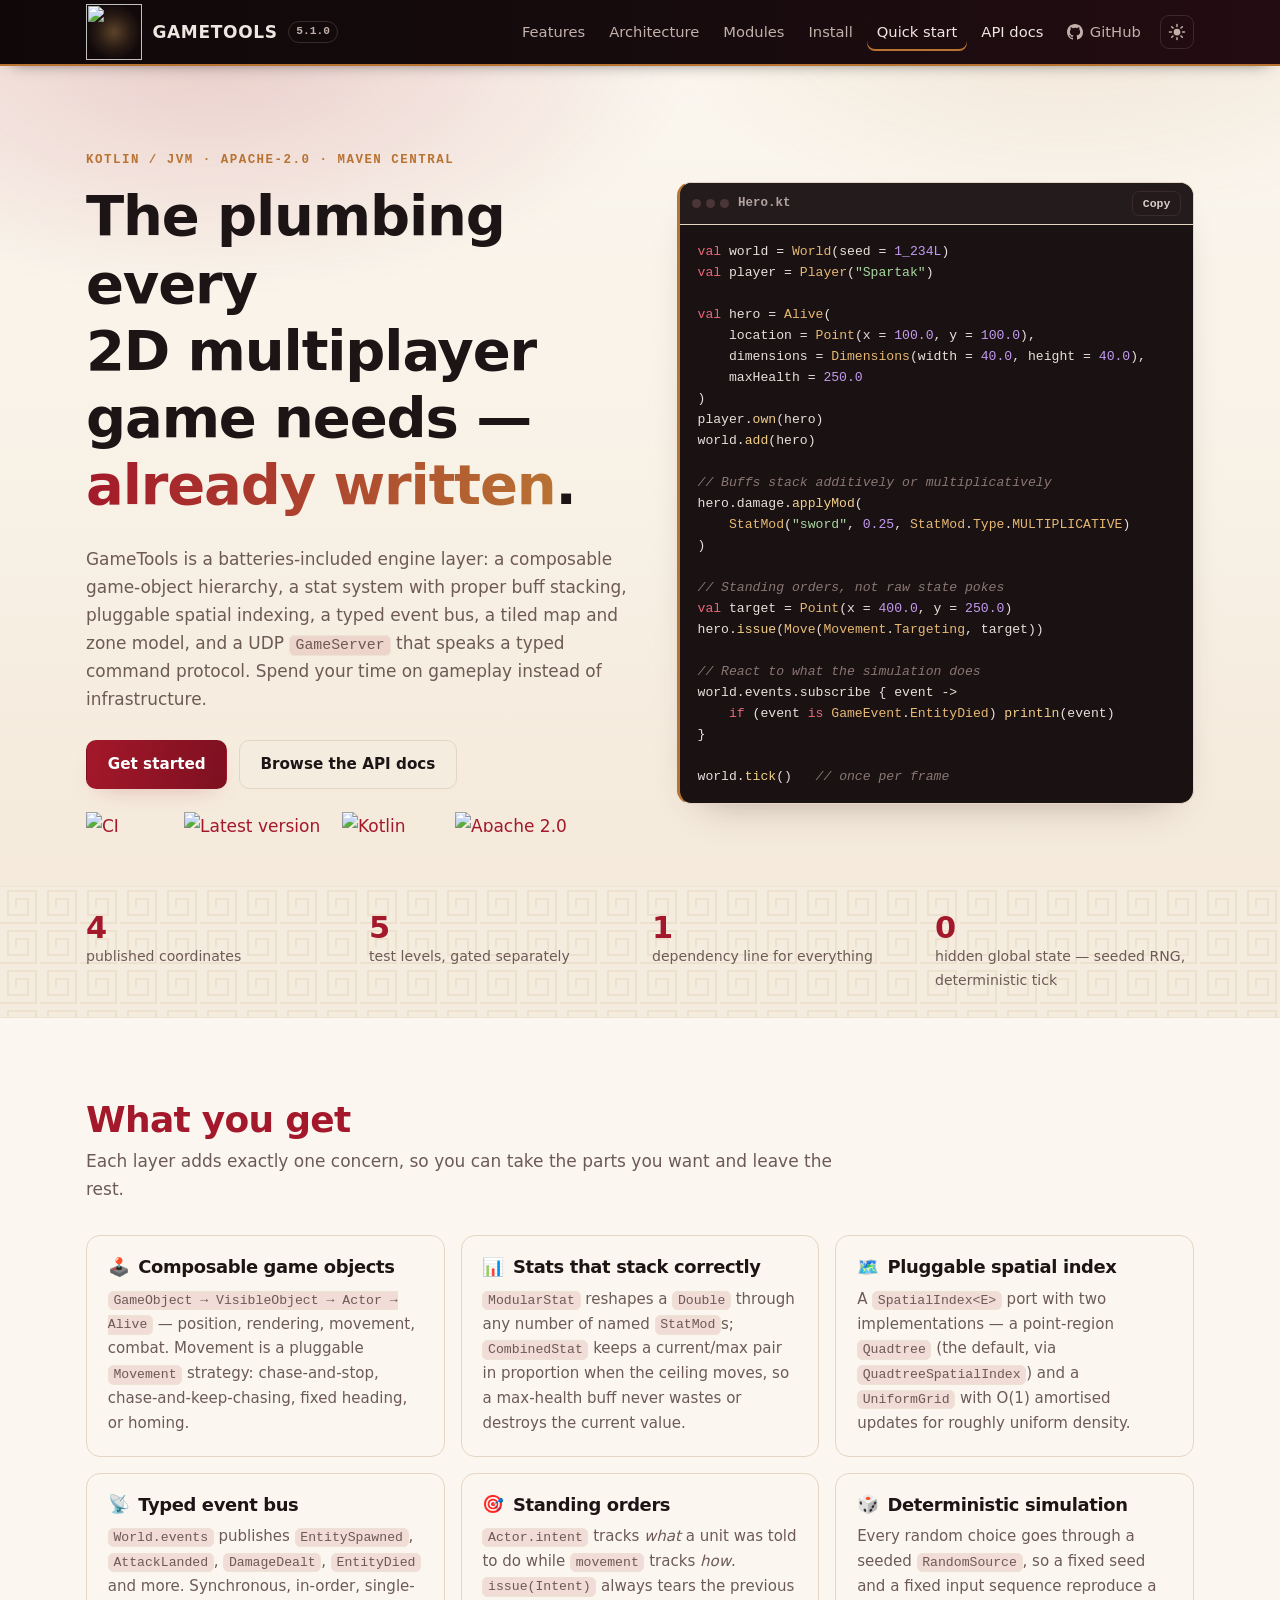
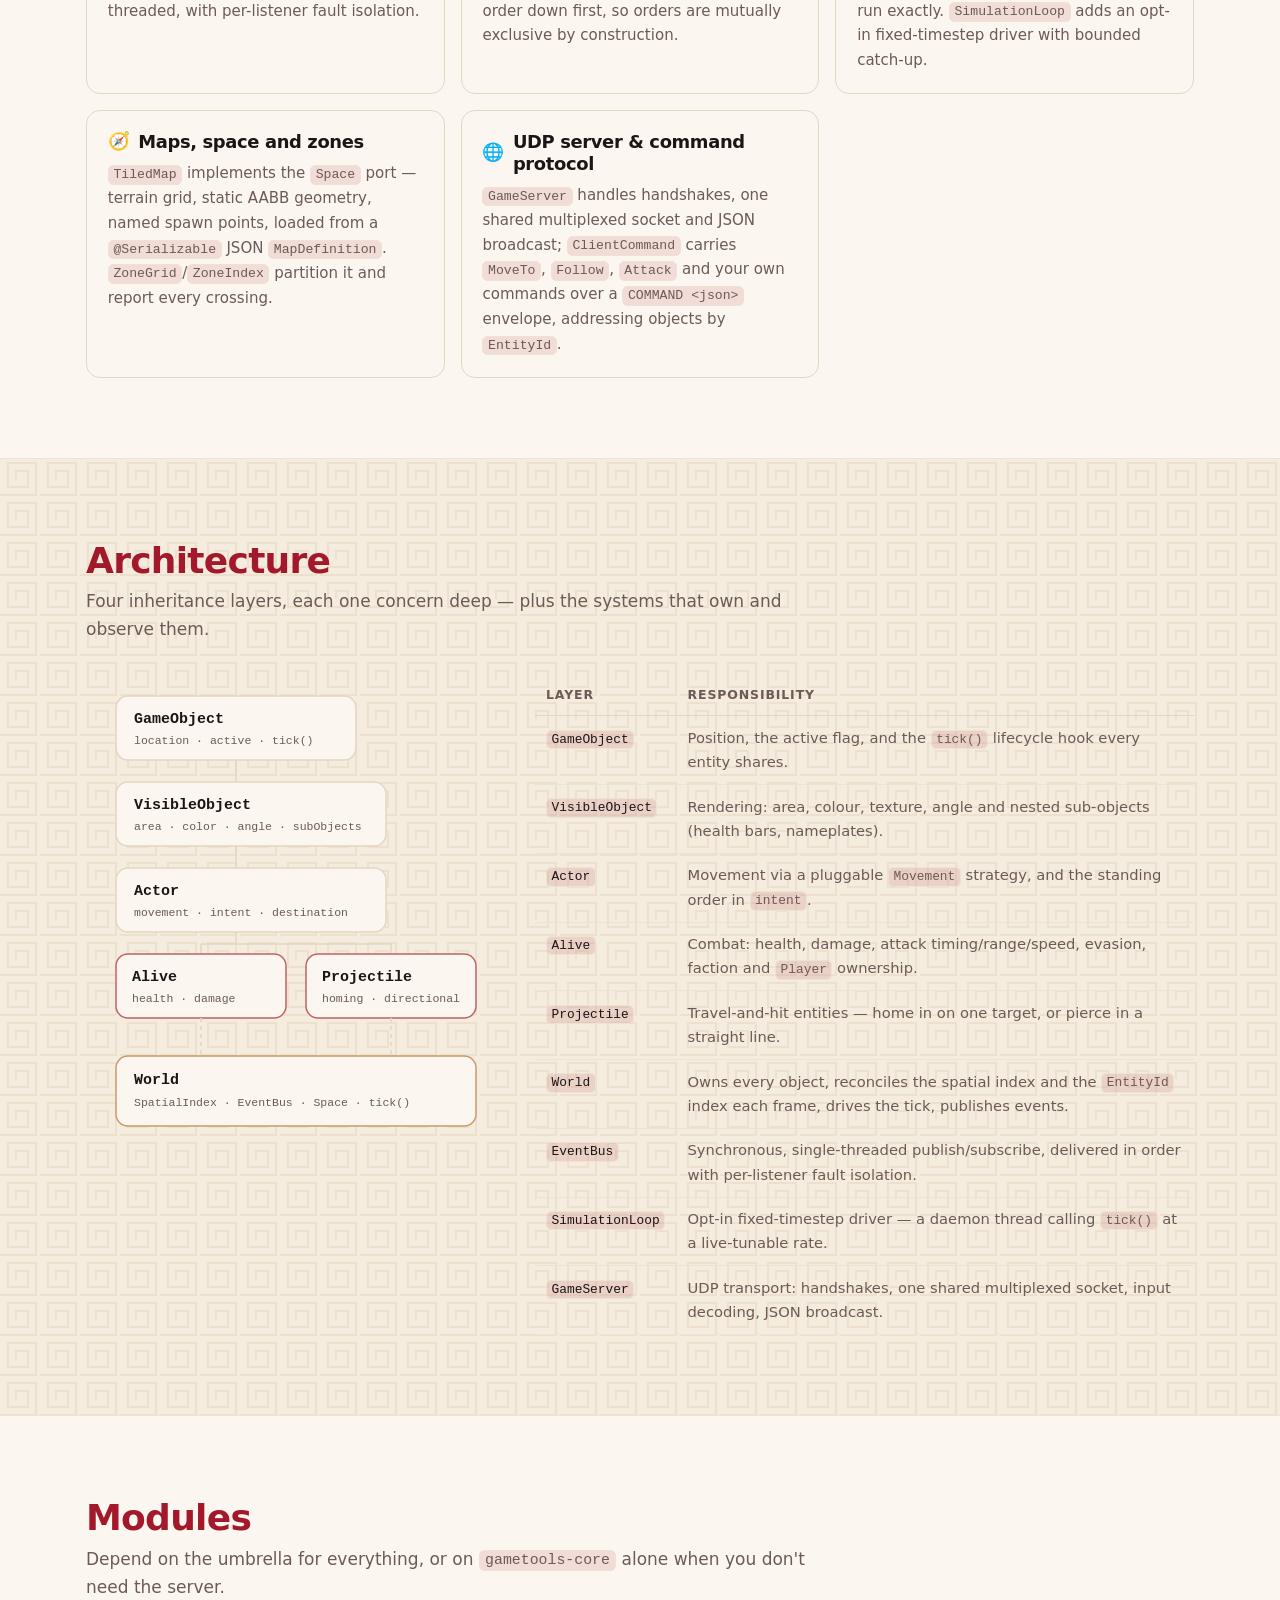
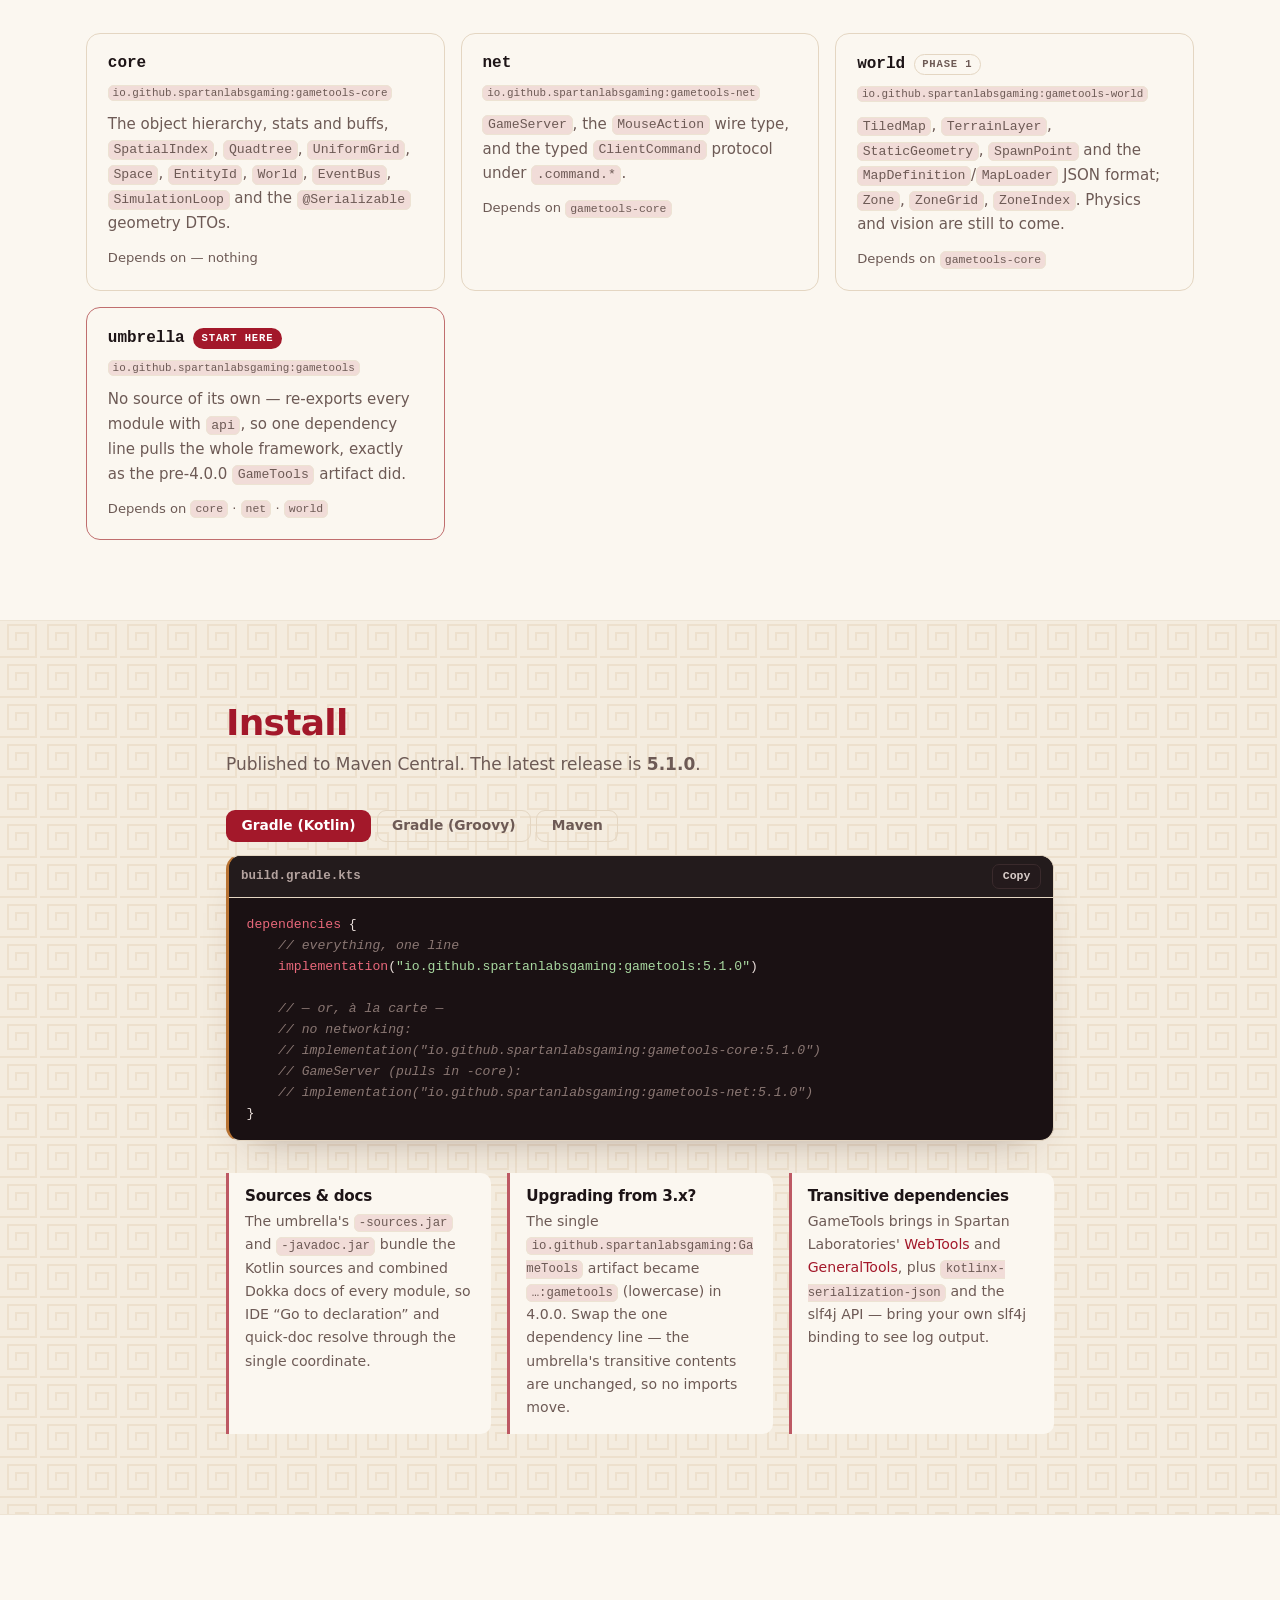
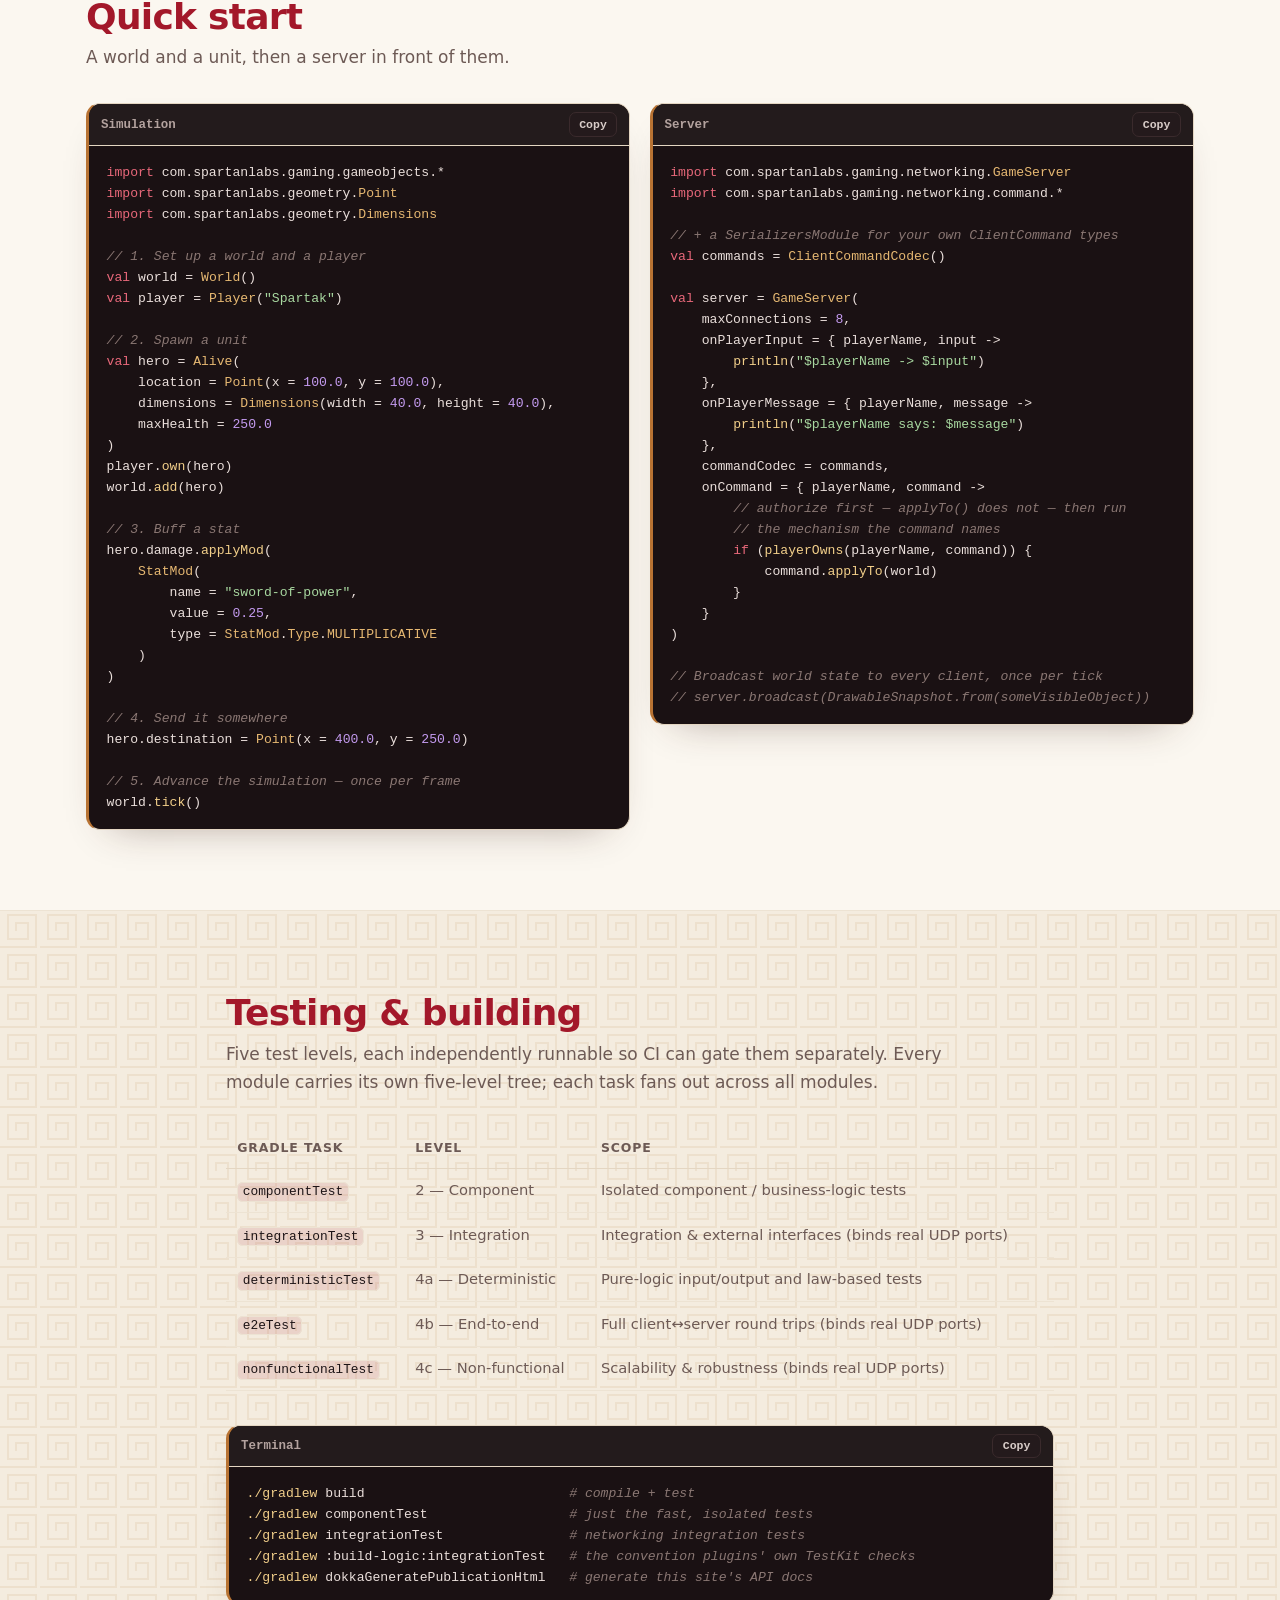
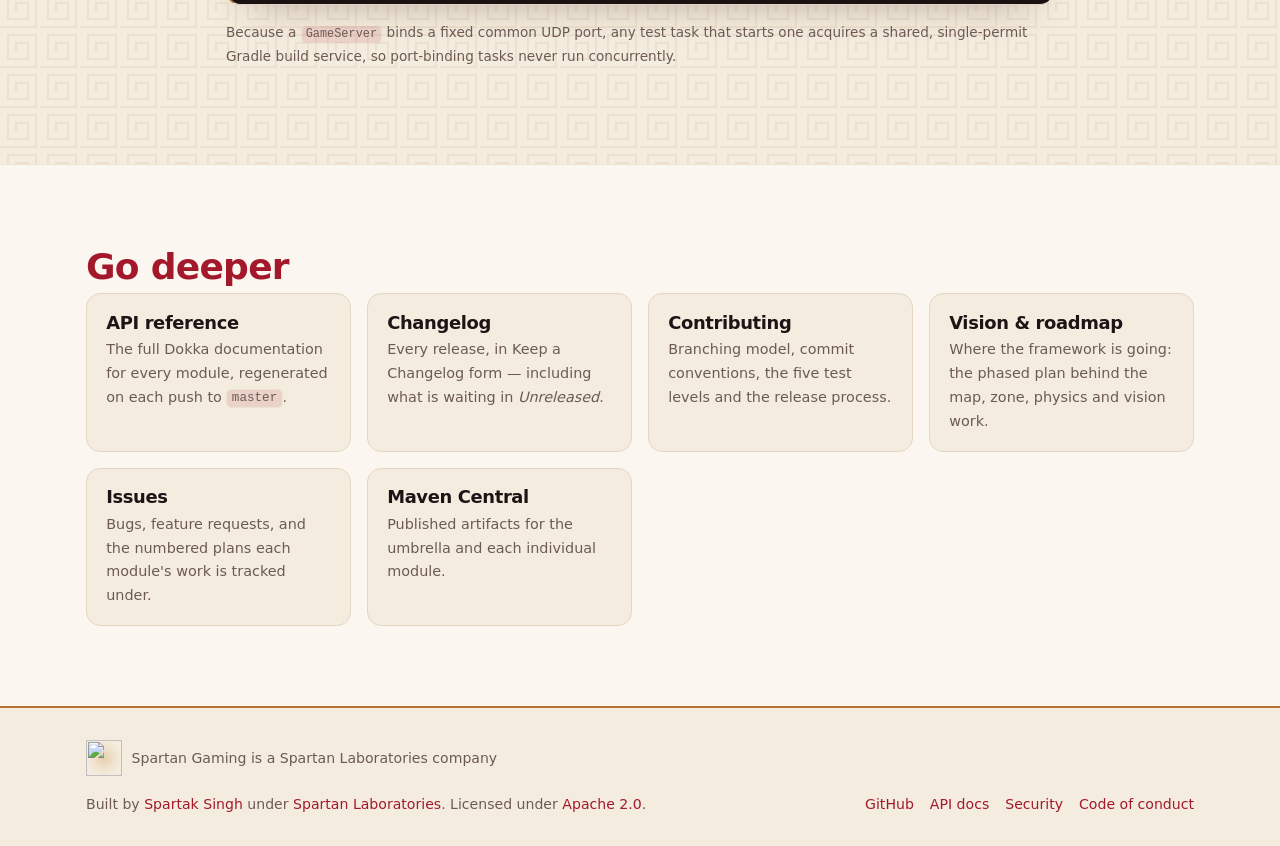
==== commit 8981222b: "docs(brand): share the Spartan Gaming brand across docs, site and README Give the API reference, the" ====
--- a/website/index.html
+++ b/website/index.html
@@ -11,7 +11,7 @@
 <meta property="og:description" content="Game objects, stats, spatial indexing, maps and zones, and UDP networking, out of the box. Kotlin/JVM, Apache-2.0, on Maven Central.">
 <meta property="og:url" content="https://spartanlabsgaming.github.io/MyGameTools/">
 <meta name="twitter:card" content="summary">
-<meta name="theme-color" content="#0b0d13">
+<meta name="theme-color" content="#140b0d">
 <link rel="icon" href="assets/favicon.svg" type="image/svg+xml">
 <link rel="stylesheet" href="assets/styles.css">
 </head>
@@ -21,13 +21,7 @@
 <header class="site-header" id="top">
   <div class="wrap header-inner">
     <a class="brand" href="#top">
-      <svg class="brand-mark" viewBox="0 0 32 32" aria-hidden="true" focusable="false">
-        <rect x="2" y="2" width="28" height="28" rx="8" fill="url(#bg)"/>
-        <path d="M22 11.5H14.5A4.5 4.5 0 0 0 10 16v0a4.5 4.5 0 0 0 4.5 4.5H18V17h-3" stroke="#fff" stroke-width="2.4" fill="none" stroke-linecap="round" stroke-linejoin="round"/>
-        <defs><linearGradient id="bg" x1="2" y1="2" x2="30" y2="30">
-          <stop offset="0" stop-color="#7f52ff"/><stop offset="1" stop-color="#22d3ee"/>
-        </linearGradient></defs>
-      </svg>
+      <img class="brand-mark" src="assets/brand/spartan-gaming-logo.png" alt="" width="56" height="56">
       <span>GameTools</span>
       <span class="brand-version" data-version>5.1.0</span>
     </a>
@@ -74,7 +68,7 @@
         </div>
         <ul class="hero-badges">
           <li><a href="https://github.com/SpartanLabsGaming/MyGameTools/actions/workflows/ci.yml" rel="noopener"><img src="https://github.com/SpartanLabsGaming/MyGameTools/actions/workflows/ci.yml/badge.svg" alt="CI status" loading="lazy" width="90" height="20"></a></li>
-          <li><a href="https://central.sonatype.com/artifact/io.github.spartanlabsgaming/gametools" rel="noopener"><img src="https://img.shields.io/maven-central/v/io.github.spartanlabsgaming/gametools?label=Maven%20Central&amp;color=blue" alt="Latest version on Maven Central" loading="lazy" width="150" height="20"></a></li>
+          <li><a href="https://central.sonatype.com/artifact/io.github.spartanlabsgaming/gametools" rel="noopener"><img src="https://img.shields.io/maven-central/v/io.github.spartanlabsgaming/gametools?label=Maven%20Central&amp;color=a3182a" alt="Latest version on Maven Central" loading="lazy" width="150" height="20"></a></li>
           <li><a href="https://kotlinlang.org" rel="noopener"><img src="https://img.shields.io/badge/Kotlin-2.2.0-7F52FF?logo=kotlin&amp;logoColor=white" alt="Kotlin 2.2.0" loading="lazy" width="105" height="20"></a></li>
           <li><a href="https://www.apache.org/licenses/LICENSE-2.0.txt" rel="noopener"><img src="https://img.shields.io/badge/License-Apache%202.0-brightgreen.svg" alt="Apache 2.0 licence" loading="lazy" width="125" height="20"></a></li>
         </ul>
@@ -527,6 +521,12 @@
 
 <footer class="site-footer">
   <div class="wrap footer-inner">
+    <p class="parent-credit">
+      <a href="https://github.com/SpartanLaboratories" rel="noopener">
+        <img src="assets/brand/spartan-laboratories-logo.png" alt="" width="36" height="36" loading="lazy">
+        <span>Spartan Gaming is a Spartan Laboratories company</span>
+      </a>
+    </p>
     <p>
       Built by <a href="https://github.com/SpaSinghOut" rel="noopener">Spartak Singh</a> under
       <a href="https://github.com/SpartanLaboratories" rel="noopener">Spartan Laboratories</a>.
--- a/website/assets/styles.css
+++ b/website/assets/styles.css
@@ -1,29 +1,46 @@
 /* GameTools — project site
    Single stylesheet, no build step. Tokens live on :root and are redefined for the
-   light theme; every colour in the sheet goes through one of them. */
+   light theme; every colour in the sheet goes through one of them.
+   Palette: the Spartan Gaming brand shared with the Dokka API reference
+   (docs/dokka/styles/dokka-styles.css) — crimson + bronze on warm ink / parchment. */
 
 /* #region tokens */
 :root {
-  --bg: #0b0d13;
-  --bg-elev: #12151f;
-  --bg-code: #0e111a;
-  --border: #232a3b;
-  --border-soft: #1b2130;
-  --text: #e8eaf2;
-  --muted: #98a1b8;
-  --brand: #7f52ff;
-  --brand-soft: #9b7bff;
-  --accent: #22d3ee;
-  --ring: rgba(127, 82, 255, .45);
+  --bg: #161113;
+  --bg-elev: #1f1719;
+  --bg-code: #120c0e;
+  --border: #3a2a2c;
+  --border-soft: #2a1f21;
+  --text: #efe6e2;
+  --muted: #b3a29e;
+  --heading: #d4a15c;
+  --brand: #a3182a;
+  --brand-soft: #ec8a96;
+  --accent: #d4a15c;
+  --ring: rgba(163, 24, 42, .5);
   --shadow: 0 18px 40px -22px rgba(0, 0, 0, .9);
 
-  --tok-comment: #6b7590;
-  --tok-string: #7ee0b8;
-  --tok-keyword: #b892ff;
-  --tok-type: #7fd7ff;
-  --tok-number: #ffc46b;
-  --tok-func: #ffe58f;
-  --tok-annotation: #ff9fd0;
+  /* Header chrome is ink in both themes, so it has its own fixed tokens. */
+  --ink: #140b0d;
+  --ink-text: #efe6e2;
+  --ink-muted: #c2b0ab;
+  --ink-border: #3a2a2c;
+  --bronze: #b87333;
+
+  /* Calm backgrounds, one per surface: header wash, logo glow, page gradient, and a faint
+     Greek-key texture on the alternate bands. */
+  --bg-header: linear-gradient(90deg, #0f0809 0%, #170b0e 55%, #230c12 100%);
+  --bg-page: linear-gradient(180deg, #161113 0%, #1a1214 55%, #1f1216 100%);
+  --logo-glow: radial-gradient(circle closest-side, rgba(212, 161, 92, .30), rgba(212, 161, 92, .08) 60%, transparent 100%);
+  --meander: url("data:image/svg+xml,%3Csvg xmlns='http://www.w3.org/2000/svg' width='40' height='40' viewBox='0 0 40 40'%3E%3Cpath d='M0 36H36V4H8V28H28V12H16V20' fill='none' stroke='%23d4a15c' stroke-opacity='0.07' stroke-width='2'/%3E%3C/svg%3E");
+
+  --tok-comment: #8a7773;
+  --tok-string: #a8d8a0;
+  --tok-keyword: #e8687a;
+  --tok-type: #e6b872;
+  --tok-number: #c49bf0;
+  --tok-func: #f2cf8a;
+  --tok-annotation: #d4a15c;
 
   --maxw: 1140px;
   --radius: 14px;
@@ -32,18 +49,23 @@
 }
 
 :root[data-theme="light"] {
-  --bg: #ffffff;
-  --bg-elev: #f6f7fb;
-  --bg-code: #14171f;          /* code stays dark in both themes — it reads better */
-  --border: #e2e5ef;
-  --border-soft: #eceef5;
-  --text: #171a23;
-  --muted: #5b6478;
-  --brand: #6b3df5;
-  --brand-soft: #7f52ff;
-  --accent: #0e9fbd;
-  --ring: rgba(107, 61, 245, .35);
-  --shadow: 0 18px 40px -26px rgba(23, 26, 35, .45);
+  --bg: #fbf7f0;
+  --bg-elev: #f4ecdf;
+  --bg-code: #1a1113;          /* code stays dark in both themes — it reads better */
+  --border: #e4d6c2;
+  --border-soft: #ede3d3;
+  --text: #1d1416;
+  --muted: #6d5a55;
+  --heading: #a3182a;
+  --brand: #a3182a;
+  --brand-soft: #a3182a;
+  --accent: #b87333;
+  --ring: rgba(163, 24, 42, .35);
+  --shadow: 0 18px 40px -26px rgba(60, 30, 20, .45);
+
+  --bg-page: linear-gradient(180deg, #fbf7f0 0%, #f8f1e6 55%, #f4e9da 100%);
+  --logo-glow: radial-gradient(circle closest-side, rgba(212, 161, 92, .38), rgba(212, 161, 92, .12) 60%, transparent 100%);
+  --meander: url("data:image/svg+xml,%3Csvg xmlns='http://www.w3.org/2000/svg' width='40' height='40' viewBox='0 0 40 40'%3E%3Cpath d='M0 36H36V4H8V28H28V12H16V20' fill='none' stroke='%23b87333' stroke-opacity='0.10' stroke-width='2'/%3E%3C/svg%3E");
 }
 /* #endregion */
 
@@ -55,7 +77,7 @@
 
 body {
   margin: 0;
-  background: var(--bg);
+  background: var(--bg) var(--bg-page) fixed;
   color: var(--text);
   font-family: var(--font);
   font-size: 17px;
@@ -64,6 +86,7 @@
 }
 
 h1, h2, h3 { line-height: 1.2; letter-spacing: -.02em; margin: 0 0 .5em; }
+h2 { color: var(--heading); }
 h1 { font-size: clamp(2.1rem, 1.3rem + 3.4vw, 3.5rem); }
 h2 { font-size: clamp(1.6rem, 1.2rem + 1.6vw, 2.25rem); }
 h3 { font-size: 1.12rem; }
@@ -102,42 +125,51 @@
 /* #endregion */
 
 /* #region header + nav */
+/* The header is ink in both themes (like the API docs), with a bronze rule under it. */
 .site-header {
   position: sticky; top: 0; z-index: 50;
-  background: color-mix(in srgb, var(--bg) 88%, transparent);
-  backdrop-filter: blur(10px);
-  border-bottom: 1px solid var(--border-soft);
-}
-.header-inner { display: flex; align-items: center; gap: 1rem; min-height: 62px; }
-
-.brand { display: flex; align-items: center; gap: .55rem; color: var(--text); font-weight: 700; }
-.brand:hover { text-decoration: none; }
-.brand-mark { width: 30px; height: 30px; flex: none; }
+  background: var(--ink) var(--bg-header);
+  border-bottom: 2px solid var(--bronze);
+  box-shadow: 0 6px 18px -12px rgba(0, 0, 0, .8);
+}
+.header-inner { display: flex; align-items: center; gap: 1rem; min-height: 64px; }
+
+.brand {
+  display: flex; align-items: center; gap: .65rem; color: var(--ink-text); font-weight: 700;
+  letter-spacing: .04em; text-transform: uppercase;
+}
+.brand:hover { text-decoration: none; color: var(--accent); }
+/* Square logo over a soft bronze glow. No border-radius: it would clip the logo's corners. */
+.brand-mark {
+  width: 56px; height: 56px; flex: none; display: block;
+  background: var(--logo-glow) center / 100% 100% no-repeat;
+}
 .brand-version {
   font: 600 .7rem/1 var(--mono);
-  color: var(--muted);
-  border: 1px solid var(--border);
+  color: var(--ink-muted);
+  text-transform: none; letter-spacing: 0;
+  border: 1px solid var(--ink-border);
   border-radius: 999px;
   padding: .28rem .45rem;
 }
 
 .site-nav { margin-left: auto; display: flex; align-items: center; gap: .3rem; }
 .site-nav a {
-  color: var(--muted); font-size: .92rem; font-weight: 500;
+  color: var(--ink-muted); font-size: .92rem; font-weight: 500;
   padding: .45rem .6rem; border-radius: 8px;
 }
-.site-nav a:hover { color: var(--text); background: var(--bg-elev); text-decoration: none; }
-.site-nav a.active { color: var(--text); }
-.site-nav .nav-api { color: var(--text); }
+.site-nav a:hover { color: var(--ink-text); background: rgba(255, 255, 255, .06); text-decoration: none; }
+.site-nav a.active { color: var(--ink-text); box-shadow: inset 0 -2px 0 var(--bronze); }
+.site-nav .nav-api { color: var(--ink-text); }
 .nav-gh { display: inline-flex; align-items: center; gap: .4rem; }
 
 .theme-toggle {
   display: inline-grid; place-items: center;
   width: 34px; height: 34px; margin-left: .3rem;
-  background: transparent; color: var(--muted);
-  border: 1px solid var(--border); border-radius: 9px; cursor: pointer;
-}
-.theme-toggle:hover { color: var(--text); background: var(--bg-elev); }
+  background: transparent; color: var(--ink-muted);
+  border: 1px solid var(--ink-border); border-radius: 9px; cursor: pointer;
+}
+.theme-toggle:hover { color: var(--ink-text); background: rgba(255, 255, 255, .06); }
 .theme-toggle .icon-sun { display: none; }
 :root[data-theme="light"] .theme-toggle .icon-sun { display: block; }
 :root[data-theme="light"] .theme-toggle .icon-moon { display: none; }
@@ -145,9 +177,9 @@
 .nav-toggle {
   display: none; margin-left: auto;
   width: 40px; height: 36px; padding: 8px 9px;
-  background: transparent; border: 1px solid var(--border); border-radius: 9px; cursor: pointer;
-}
-.nav-toggle span { display: block; height: 2px; background: var(--text); border-radius: 2px; }
+  background: transparent; border: 1px solid var(--ink-border); border-radius: 9px; cursor: pointer;
+}
+.nav-toggle span { display: block; height: 2px; background: var(--ink-text); border-radius: 2px; }
 .nav-toggle span + span { margin-top: 5px; }
 
 @media (max-width: 860px) {
@@ -155,7 +187,7 @@
   .site-nav {
     position: absolute; left: 0; right: 0; top: 100%;
     flex-direction: column; align-items: stretch; gap: .1rem;
-    background: var(--bg); border-bottom: 1px solid var(--border);
+    background: var(--ink); border-bottom: 2px solid var(--bronze);
     padding: .6rem 16px 1rem; margin: 0;
     display: none;
   }
@@ -170,8 +202,8 @@
 .hero::before {
   content: ""; position: absolute; inset: -30% -10% auto -10%; height: 70%;
   background:
-    radial-gradient(45% 60% at 22% 40%, color-mix(in srgb, var(--brand) 26%, transparent), transparent 70%),
-    radial-gradient(40% 55% at 78% 30%, color-mix(in srgb, var(--accent) 18%, transparent), transparent 70%);
+    radial-gradient(45% 60% at 22% 40%, color-mix(in srgb, var(--brand) 18%, transparent), transparent 70%),
+    radial-gradient(40% 55% at 78% 30%, color-mix(in srgb, var(--accent) 14%, transparent), transparent 70%);
   filter: blur(10px); pointer-events: none;
 }
 .hero-grid {
@@ -199,10 +231,10 @@
   border: 1px solid transparent; cursor: pointer;
 }
 .btn:hover { text-decoration: none; }
-.btn-primary { background: linear-gradient(100deg, var(--brand), #6c3ff0); color: #fff; box-shadow: 0 10px 24px -14px var(--ring); }
+.btn-primary { background: linear-gradient(100deg, var(--brand), #7d1020); color: #fff; box-shadow: 0 10px 24px -14px var(--ring); }
 .btn-primary:hover { filter: brightness(1.08); }
 .btn-ghost { border-color: var(--border); color: var(--text); background: var(--bg-elev); }
-.btn-ghost:hover { border-color: var(--brand-soft); }
+.btn-ghost:hover { border-color: var(--accent); }
 
 .hero-badges { display: flex; flex-wrap: wrap; gap: .5rem; list-style: none; margin: 0; padding: 0; }
 .hero-badges img { display: block; height: 20px; width: auto; }
@@ -213,6 +245,7 @@
   margin: 0;
   background: var(--bg-code);
   border: 1px solid var(--border);
+  border-left: 3px solid var(--bronze);
   border-radius: var(--radius);
   box-shadow: var(--shadow);
   overflow: hidden;
@@ -222,25 +255,25 @@
   padding: .5rem .75rem;
   background: color-mix(in srgb, #ffffff 4%, var(--bg-code));
   border-bottom: 1px solid var(--border);
-  font: 600 .78rem/1 var(--mono); color: #9aa3b8;
+  font: 600 .78rem/1 var(--mono); color: #b3a29e;
 }
 .dots { display: inline-flex; gap: .3rem; }
-.dots i { width: 9px; height: 9px; border-radius: 50%; background: #39405a; }
-.code-title { color: #9aa3b8; }
+.dots i { width: 9px; height: 9px; border-radius: 50%; background: #4a3538; }
+.code-title { color: #b3a29e; }
 .copy {
   margin-left: auto;
   font: 600 .72rem/1 var(--mono);
-  color: #c6ccdd; background: #1b2030; border: 1px solid #2b3248;
+  color: #d8ccc8; background: #241a1c; border: 1px solid #3a2a2c;
   border-radius: 7px; padding: .35rem .6rem; cursor: pointer;
 }
-.copy:hover { background: #232a3d; color: #fff; }
-.copy.done { color: #7ee0b8; border-color: #2f5c4a; }
+.copy:hover { background: #2e2124; color: #fff; }
+.copy.done { color: #a8d8a0; border-color: #3d5a38; }
 
 .code-card pre {
   margin: 0; padding: 1rem 1.1rem;
   overflow-x: auto;
   font-family: var(--mono); font-size: .82rem; line-height: 1.6;
-  color: #dfe4f2;
+  color: #eadfdb;
   tab-size: 4;
 }
 .code-card pre code { font-size: inherit; }
@@ -257,7 +290,7 @@
 /* #endregion */
 
 /* #region strip */
-.strip { border-block: 1px solid var(--border-soft); background: var(--bg-elev); }
+.strip { border-block: 1px solid var(--border-soft); background: var(--bg-elev) var(--meander); }
 .strip-grid {
   display: grid; gap: 1rem 1.5rem;
   grid-template-columns: repeat(auto-fit, minmax(180px, 1fr));
@@ -270,7 +303,8 @@
 
 /* #region sections */
 .section { padding: clamp(2.8rem, 2rem + 4vw, 5rem) 0; }
-.section-alt { background: var(--bg-elev); border-block: 1px solid var(--border-soft); }
+/* Alternate bands carry the faint Greek-key texture, the counterpart of the API docs' sidebar. */
+.section-alt { background: var(--bg-elev) var(--meander); border-block: 1px solid var(--border-soft); }
 .section-title { margin-bottom: .35rem; }
 .section-lede { color: var(--muted); max-width: 70ch; margin-bottom: 2rem; }
 
@@ -364,8 +398,15 @@
 /* #endregion */
 
 /* #region footer */
-.site-footer { border-top: 1px solid var(--border-soft); padding: 2rem 0; background: var(--bg); }
+.site-footer { border-top: 2px solid var(--bronze); padding: 2rem 0; background: var(--bg-elev); }
 .footer-inner { display: flex; flex-wrap: wrap; gap: .6rem 1.5rem; justify-content: space-between; align-items: center; }
 .site-footer p { margin: 0; color: var(--muted); font-size: .88rem; }
 .footer-links { display: flex; flex-wrap: wrap; gap: 1rem; }
-/* #endregion */
+
+/* Parent-company credit: the Spartan Laboratories logo, small, over the same bronze glow as
+   the header logo so its navy lettering stays legible in dark mode. Full-width row. */
+.parent-credit { flex-basis: 100%; }
+.parent-credit a { display: inline-flex; align-items: center; gap: .6rem; color: var(--muted); }
+.parent-credit a:hover { color: var(--text); text-decoration: none; }
+.parent-credit img { width: 36px; height: 36px; flex: none; background: var(--logo-glow) center / 100% 100% no-repeat; }
+/* #endregion */
